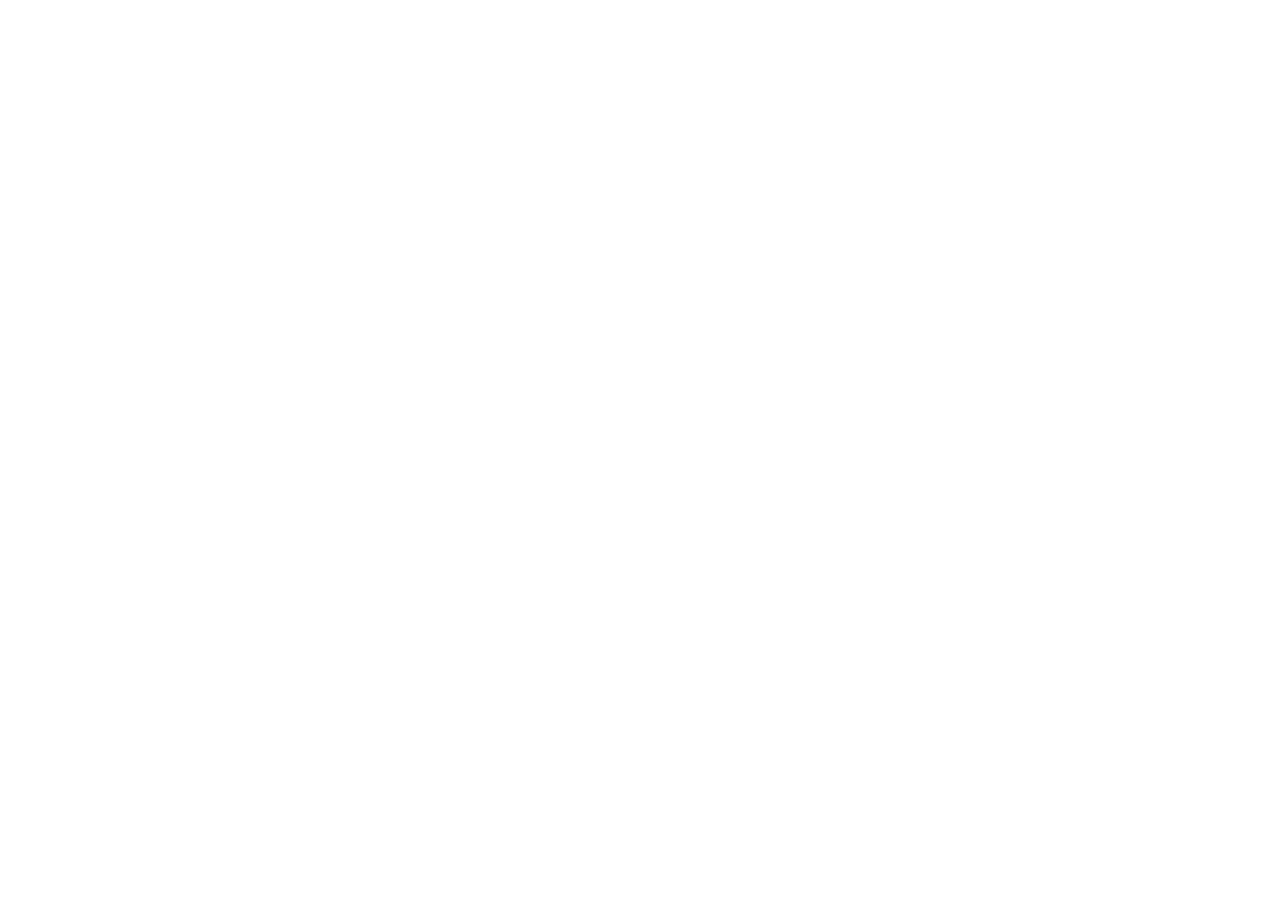
==== index.html @ 36c21fba "first commit" ====
<html lang="en">
<head>
    <meta charset="UTF-8">
    <meta name="viewport" content="width=device-width, initial-scale=1.0">
    <title>Netflix</title>
    <link rel="stylesheet" href="style.css">
</head>
<body>

    <section class="startpage">


        <div class="mainbody">


            <img src="assets/images/netlixlogo.png" alt="">




        </div>


    </section>
    
</body>
</html>
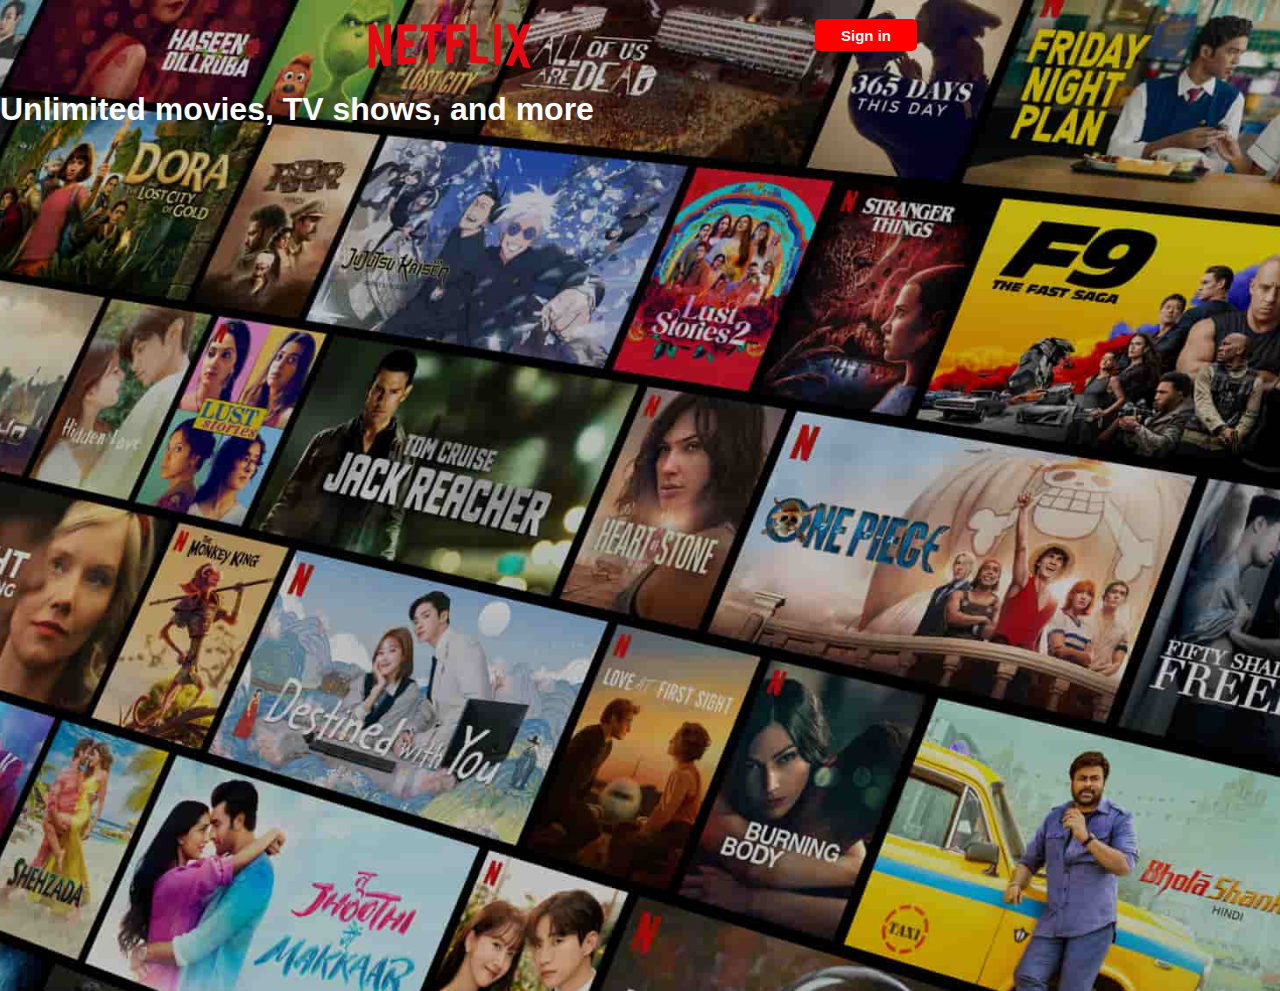
==== commit c6874e13: "homepage done" ====
--- a/index.html
+++ b/index.html
@@ -1,19 +1,34 @@
 <html lang="en">
+
 <head>
     <meta charset="UTF-8">
     <meta name="viewport" content="width=device-width, initial-scale=1.0">
     <title>Netflix</title>
     <link rel="stylesheet" href="style.css">
 </head>
+
 <body>
 
     <section class="startpage">
 
 
-        <div class="mainbody">
+        <div class="header">
+
+            <div class="navbar">
 
 
-            <img src="assets/images/netlixlogo.png" alt="">
+
+
+                <img src="assets/images/netflixlogo.png" alt="">
+
+
+                <button class="signin">
+
+                    <h2>Sign in</h2>
+
+                </button>
+
+            </div>
 
 
 
@@ -21,7 +36,20 @@
         </div>
 
 
+        <div class="centertext">
+
+
+            <div class="unlimitedtext">
+
+                <h1>Unlimited movies, TV shows, and more</h1>
+
+            </div>
+            
+        </div>
+
+
     </section>
-    
+
 </body>
+
 </html>--- a/style.css
+++ b/style.css
@@ -0,0 +1,60 @@
+*{
+    padding: 0;
+    margin: 0;
+
+    box-sizing: border-box;
+    font-family: Helvetica,sans-serif;
+}
+
+
+.startpage{
+
+
+    margin: 0 auto;
+    background-image: url(assets/images/bg.jpg);
+    background-size: cover;
+
+    background-position: center;
+    background-repeat: no-repeat;
+
+}
+
+
+.navbar{
+
+
+    padding: 19px 363px;
+
+    display: flex;
+    justify-content: space-between;
+    max-height: 163px;
+    
+}
+.navbar img{
+    width: 173px;
+}
+
+.navbar .signin{
+    height: 32px;
+    width: 102px;
+    background-color: red;
+    font-size: 10px;
+    color: white;
+    border: none;
+    border-radius: 05px;
+}
+
+
+
+
+.centertext{
+
+
+    color: white;
+    display: flex;
+    flex-direction: column;
+    height: 100%;
+}
+
+
+.centertext 
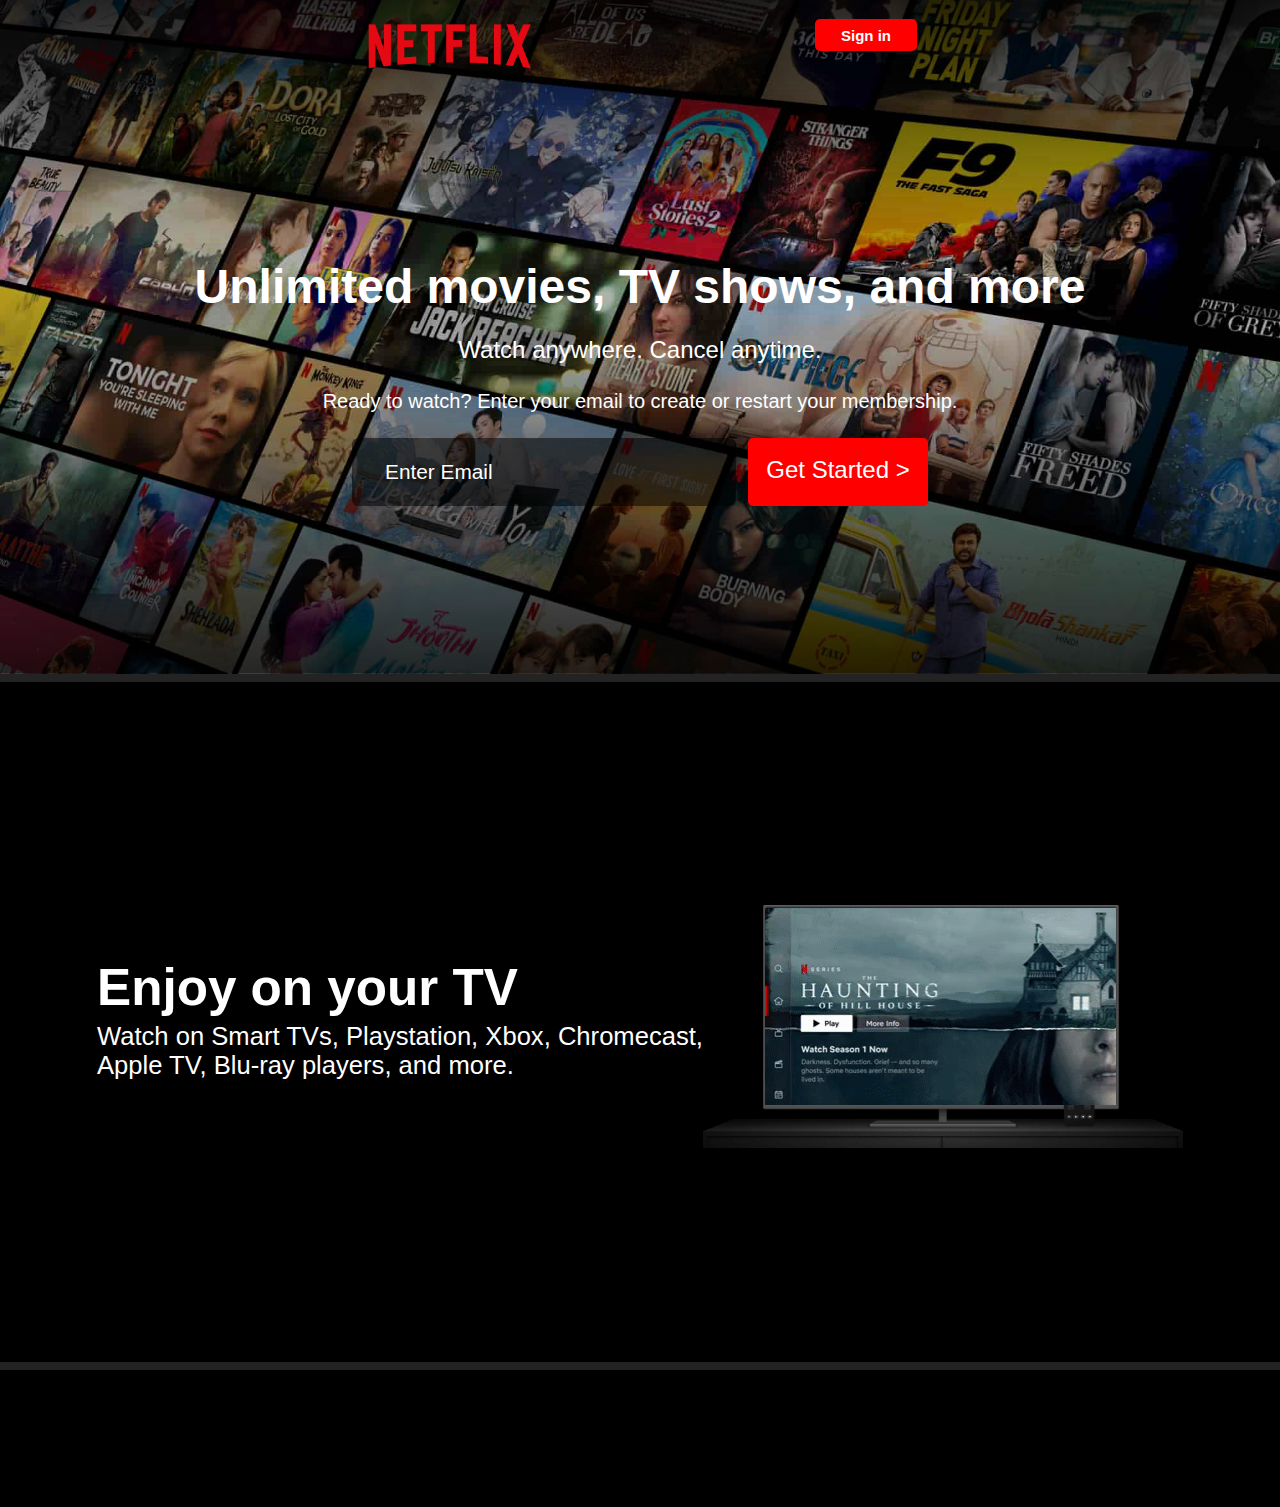
==== commit 27109903: "Commit message" ====
--- a/index.html
+++ b/index.html
@@ -11,45 +11,129 @@
 
     <section class="startpage">
 
-
-        <div class="header">
-
-            <div class="navbar">
+        <div class="shadoweffect">
 
 
 
 
-                <img src="assets/images/netflixlogo.png" alt="">
+            <div class="header">
 
-
-                <button class="signin">
-
-                    <h2>Sign in</h2>
-
-                </button>
-
-            </div>
+                <div class="navbar">
 
 
 
 
-        </div>
+                    <img src="assets/images/netflixlogo.png" alt="">
 
 
-        <div class="centertext">
+                    <button class="signin">
+
+                        <h2>Sign in</h2>
+
+                    </button>
+
+                </div>
+            </div>
+            <div class="centertext">
 
 
-            <div class="unlimitedtext">
+                <div class="unlimitedtext">
 
-                <h1>Unlimited movies, TV shows, and more</h1>
+                    <h1>Unlimited movies, TV shows, and more</h1>
+                    <p>Watch anywhere. Cancel anytime.</p>
+                    <h2>Ready to watch? Enter your email to create or restart your membership.</h3>
+
+                        <div class="mailbtn">
+
+
+                            <div class="inputbox">
+
+
+                                <p>Enter Email</p>
+
+
+                            </div>
+
+                            <div class="startedbtn">
+                                <a href="#">Get Started &gt;</a>
+                            </div>
+
+                        </div>
+
+
+
+
+
+                </div>
+
+
 
             </div>
-            
+
         </div>
 
 
     </section>
 
+
+
+    <div class="singlebar">
+
+    </div>
+
+    <section class="scndpage">
+
+        <div class="scndcontainer">
+
+            <div class="enjoytext">
+                <h1>
+                    Enjoy on your TV
+                </h1>
+
+                <h3>
+                    Watch on Smart TVs, Playstation, Xbox, Chromecast, <br>
+                    Apple TV, Blu-ray players, and more.
+                </h3>
+
+
+
+
+
+            </div>
+
+            <div class="tv">
+
+
+
+
+                <div class="tvimg">
+
+                    <img src="assets/images/tv.png" alt="">
+
+
+
+
+
+
+
+
+                </div>
+
+            </div>
+
+        </div>
+
+
+
+    </section>
+
+
+    <div class="singlebar">
+
+    </div>
+
+    <section class="scndpage">
+
 </body>
 
 </html>--- a/style.css
+++ b/style.css
@@ -1,13 +1,13 @@
-*{
+* {
     padding: 0;
     margin: 0;
 
     box-sizing: border-box;
-    font-family: Helvetica,sans-serif;
-}
-
-
-.startpage{
+    font-family: Helvetica, sans-serif;
+}
+
+
+.startpage {
 
 
     margin: 0 auto;
@@ -17,10 +17,23 @@
     background-position: center;
     background-repeat: no-repeat;
 
-}
-
-
-.navbar{
+
+}
+
+.shadoweffect {
+    margin: 0 auto;
+
+    background-size: cover;
+
+    background-position: center;
+    background-repeat: no-repeat;
+
+
+    background-image: linear-gradient(to top, rgba(0, 0, 0, 0.8) 0, rgba(0, 0, 0, 0) 60%, rgba(0, 0, 0, 0.8) 100%)
+}
+
+
+.navbar {
 
 
     padding: 19px 363px;
@@ -28,13 +41,14 @@
     display: flex;
     justify-content: space-between;
     max-height: 163px;
-    
-}
-.navbar img{
+
+}
+
+.navbar img {
     width: 173px;
 }
 
-.navbar .signin{
+.navbar .signin {
     height: 32px;
     width: 102px;
     background-color: red;
@@ -47,14 +61,175 @@
 
 
 
-.centertext{
+.centertext {
 
 
     color: white;
     display: flex;
     flex-direction: column;
+    align-items: center;
+
+    padding: 168px;
+
+    column-gap: 223px;
+
+}
+
+.unlimitedtext {
+
+    align-items: center;
+    text-align: center;
+    display: flex;
+    flex-direction: column;
+    color: white;
+    gap: 22px;
+
+
+}
+
+
+.unlimitedtext h1 {
+    font-size: 3rem;
+    font-weight: 900;
+
+}
+
+
+.unlimitedtext p {
+
+    font-size: 1.5rem;
+    font-weight: 400;
+
+
+}
+
+.unlimitedtext h2 {
+
+
+    font-size: 1.25rem;
+    font-weight: 400;
+    line-height: 1.5;
+}
+
+
+.mailbtn {
+
+    display: flex;
+
+    gap: 12px;
+
+}
+
+
+.inputbox {
+
+
+    width: 24rem;
+    background-color: #00000085;
+
+
+    border-radius: 0.4rem;
+    border-color: white;
+
+
+    padding: 22px 211px 22px 0px;
+
+}
+
+.inputbox p {
+
+    font-weight: lighter;
+    font-size: 1.3rem;
+}
+
+
+.startedbtn {
+
+    background-color: red;
+    padding: 18px;
+    border-radius: 0.3rem;
+
+
+}
+
+.startedbtn a {
+
+    color: white;
+    font-size: 1.5rem;
+    text-decoration: none;
+    font-family: Helvetica;
+
+
+
+}
+
+.singlebar{
+
+    height: 0.5rem;
+    display: block;
+    background-color:rgb(35,35,35);
+}
+
+.scndpage{
+
+    height: auto;
+    padding: 4.3rem;
+    background-color: black;
+    align-items: center;
+   
+}
+
+.tvimg{
+    
+
+    position: relative;
+    width: 480px ;
+    height: 270px;
+   
+    
+}
+
+.tv{
+
+    padding: 8rem 0rem;
+}
+
+.tvimg img{
+    width: 100%;
     height: 100%;
-}
-
-
-.centertext 
+    object-fit: cover;
+}
+.tvimg::after{
+
+    content: "";
+    position: absolute;
+    top: 11%;
+    left: 13%;
+    height: 73%;
+    width: 73%;
+    
+    background-image: url(assets/video/video.gif);
+    background-repeat: no-repeat;
+
+}
+
+.scndcontainer{
+    display: flex;
+    /* max-width: calc(76% - 2rem); */
+    justify-content: center;
+}
+.scndcontainer .enjoytext{
+    color: white;
+    align-items: center;
+    align-content: centers;
+    padding: 13rem 0rem;
+}
+
+.scndcontainer h1{
+    font-size: 3.2rem;
+}
+.scndcontainer h3{
+    font-weight: 100;
+    font-size: 1.6rem;
+    margin: 0.3rem 0rem;
+}
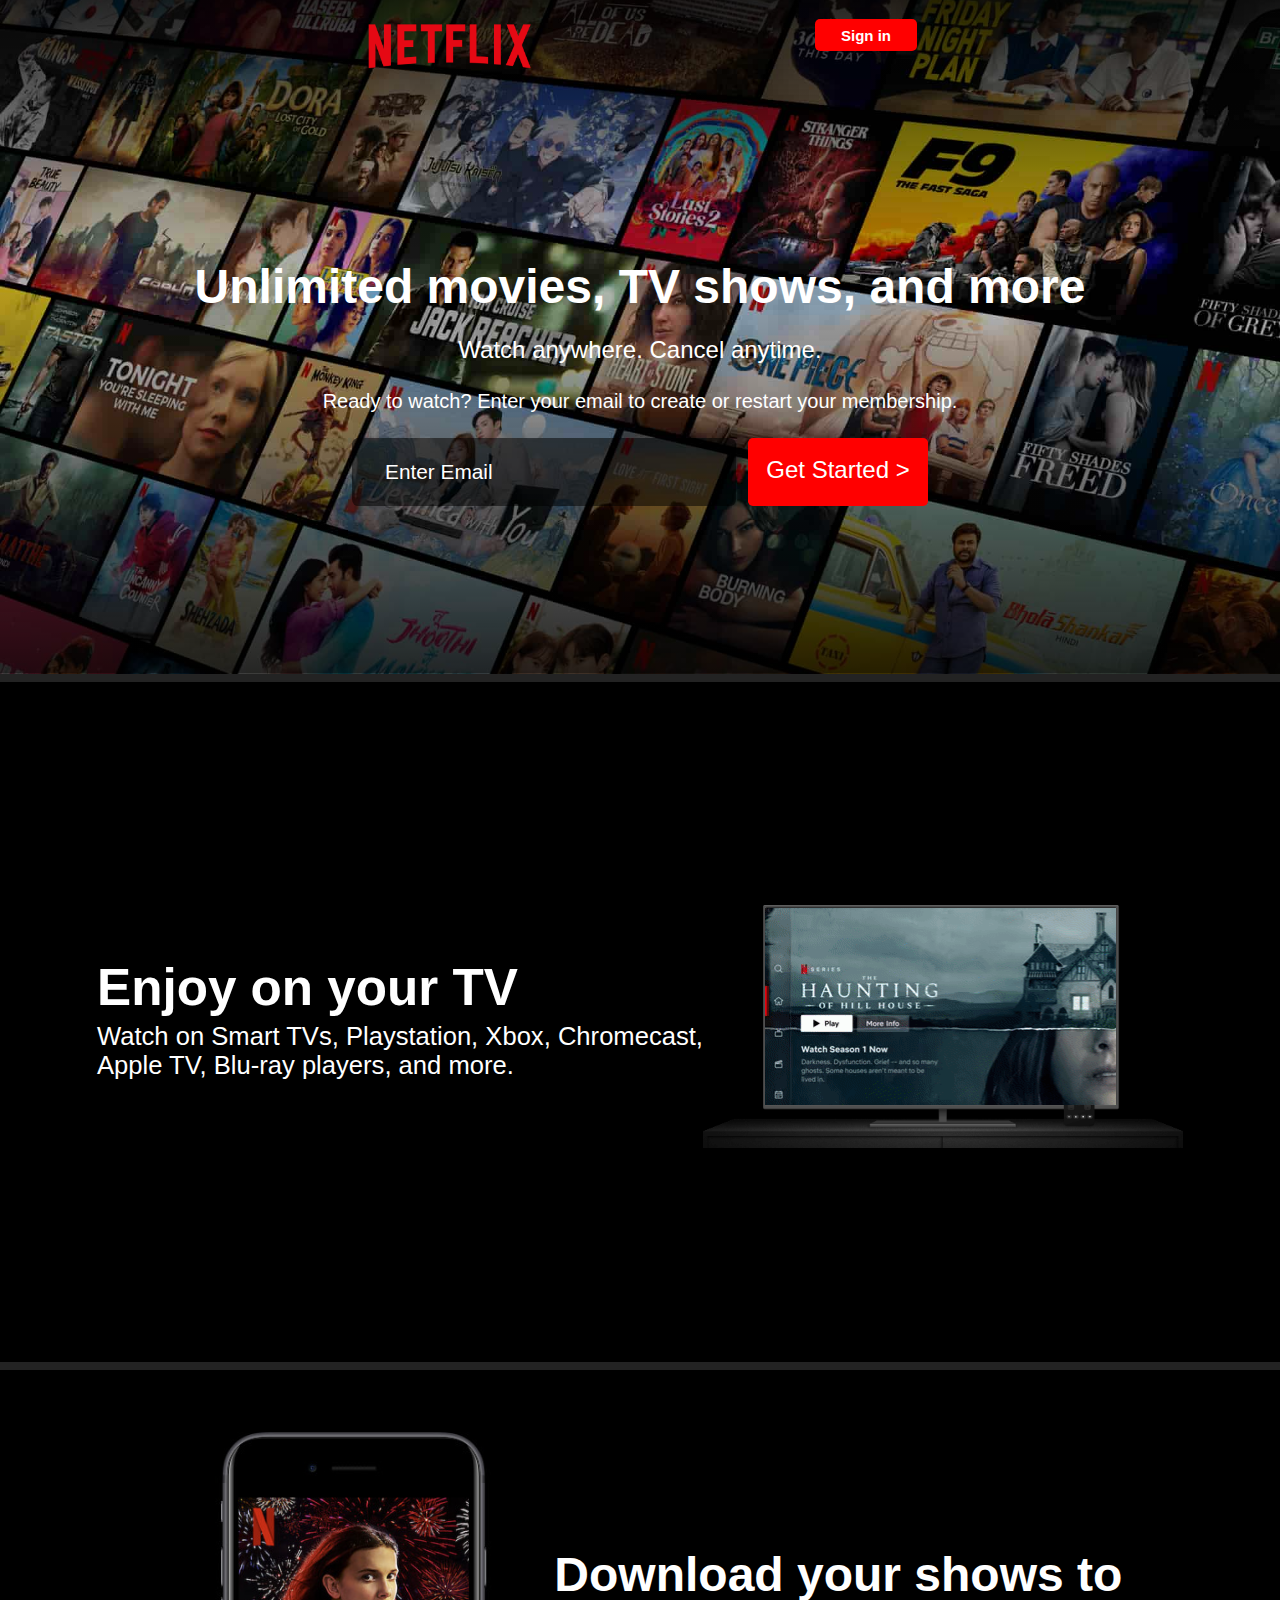
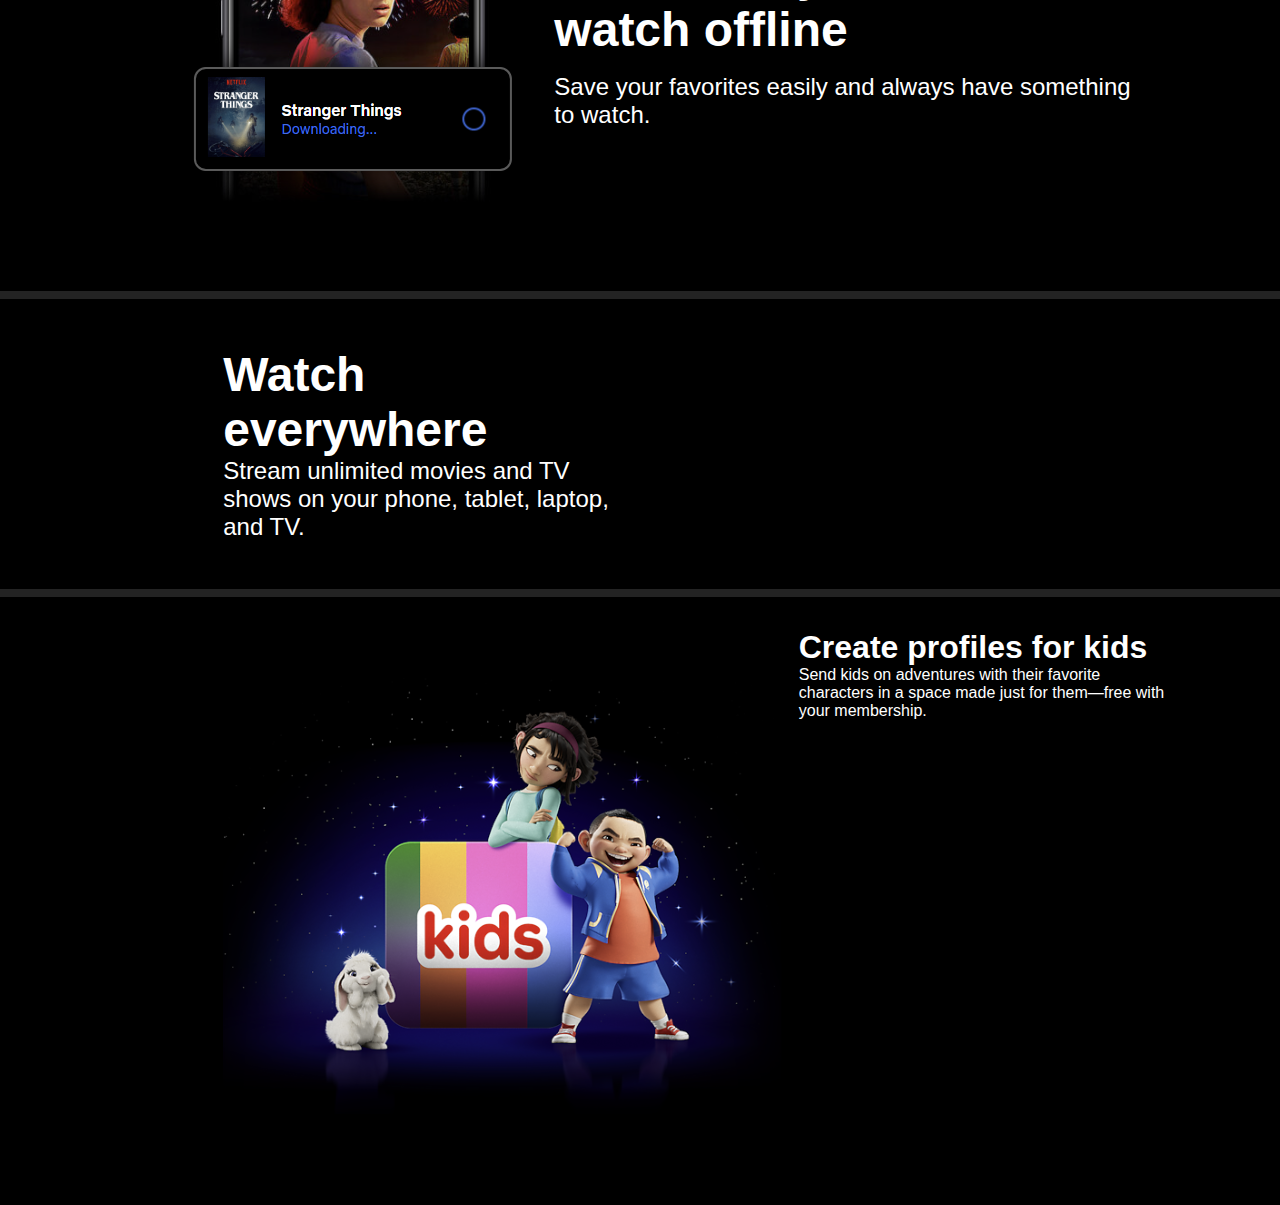
==== commit 0d93776b: "Commit message" ====
--- a/index.html
+++ b/index.html
@@ -132,7 +132,84 @@
 
     </div>
 
-    <section class="scndpage">
+
+
+    <section class="thirdpage">
+        <div class="thirdcontainer">
+            <div class="thirdimg">
+                <img src="assets/images/stranger_things.PNG" alt="">
+
+
+
+            </div>
+
+            <div class="txtthird">
+
+                <h1>Download your shows to <br>watch offline</h1>
+
+                <p>Save your favorites easily and always have something <br>to watch.</p>
+
+
+            </div>
+        </div>
+
+
+        <div class="singlebar">
+
+        </div>
+
+    </section>
+
+
+    <section class="pagefour">
+        <div class="fourcontainer">
+            <div class="fourtxt">
+                <h1>
+                    Watch <br>
+                    everywhere
+                </h1>
+                <p>
+                    Stream unlimited movies and TV <br>shows on your phone, tablet, laptop,<br> and TV.
+                </p>
+            </div>
+            <div class="blankcontainer">
+
+            </div>
+        </div>
+
+        
+    </section>
+    <div class="singlebar">
+
+    </div>
+
+
+
+    <div class="fivthbox">
+        <div class="fivecontaner">
+
+           
+
+
+                <div class="fiveimg">
+                    <img src="assets/images/kids.PNG" alt="">
+                </div>
+
+                <div class="fivetxt">
+                    <h1>
+                        Create profiles for kids
+                    </h1>
+
+                    <p>
+                        Send kids on adventures with their favorite <br> characters in a space made just for them—free with <br>your membership.
+                    </p>
+                </div>
+          
+
+
+        </div>
+    </div>
+
 
 </body>
 
--- a/style.css
+++ b/style.css
@@ -233,3 +233,99 @@
     font-size: 1.6rem;
     margin: 0.3rem 0rem;
 }
+
+
+
+.thirdpage{
+
+
+    background-color: black;
+
+}
+
+.thirdcontainer{
+
+    
+
+    padding: 2rem;
+    display: flex;
+    justify-content: center;
+
+}
+
+.txtthird{
+
+    justify-content: center;
+    align-content: center;
+    padding: 7rem 0rem;
+
+    color: white;
+}
+
+.txtthird h1{
+ font-size: 3rem;
+ padding: 1rem 0rem;
+    
+}
+
+.txtthird p{
+
+    font-size: 1.5rem;
+}
+
+
+.pagefour{
+    padding: 3rem 0rem;
+    background-color: black;
+
+}
+
+.fourcontainer{
+    display: flex;
+    justify-content: center;
+}
+
+.fourcontainer h1{
+    color: white;
+    font-size: 3rem;
+
+}
+
+.fourcontainer p{
+
+    color: white;
+    font-size: 1.5rem;
+}
+
+.blankcontainer{
+
+    padding: 0rem 14rem;
+   
+    display: flex;
+    background-color: black;
+   
+}
+
+
+.fivthbox{
+
+    padding: 2rem 0rem;
+    background-color:black;
+}
+
+.fivecontaner{
+
+   display: flex;
+   justify-content: center;
+
+}
+
+.fivetxt{
+    color: white;
+}
+
+
+
+
+
+
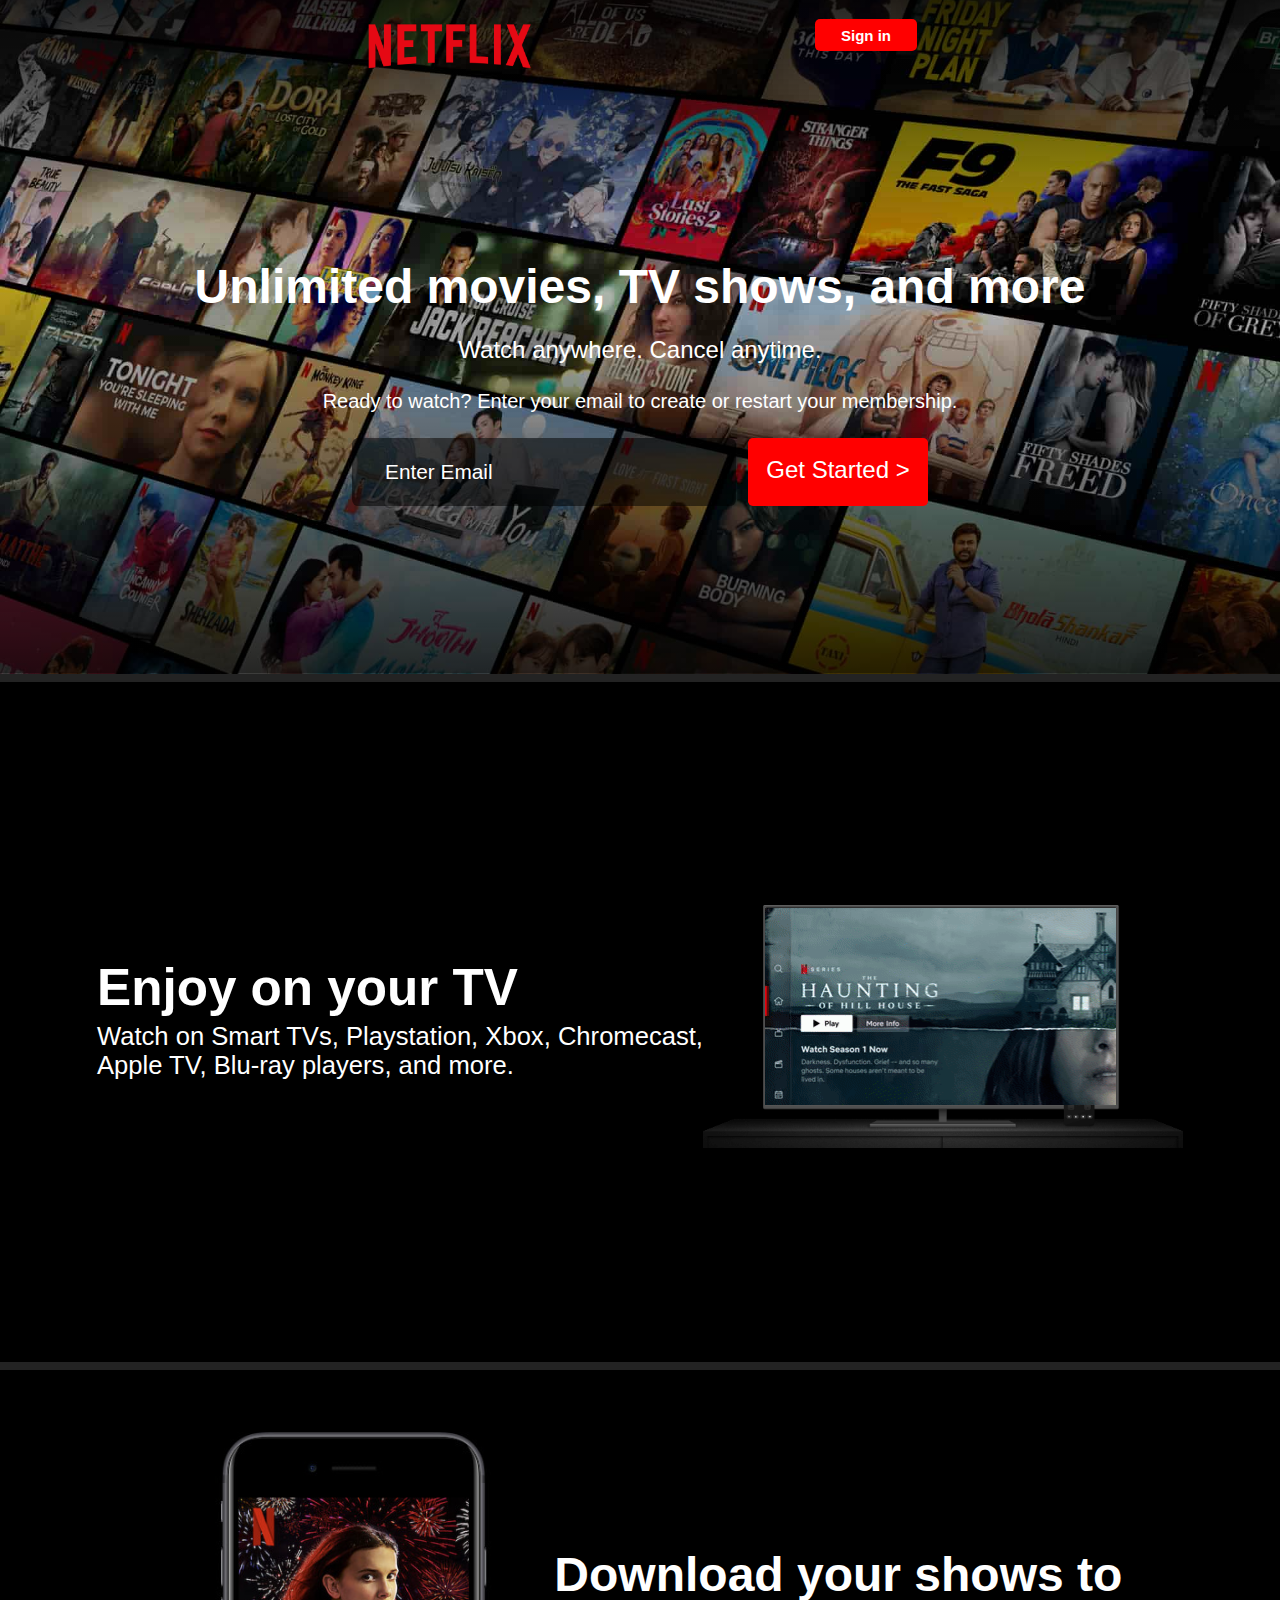
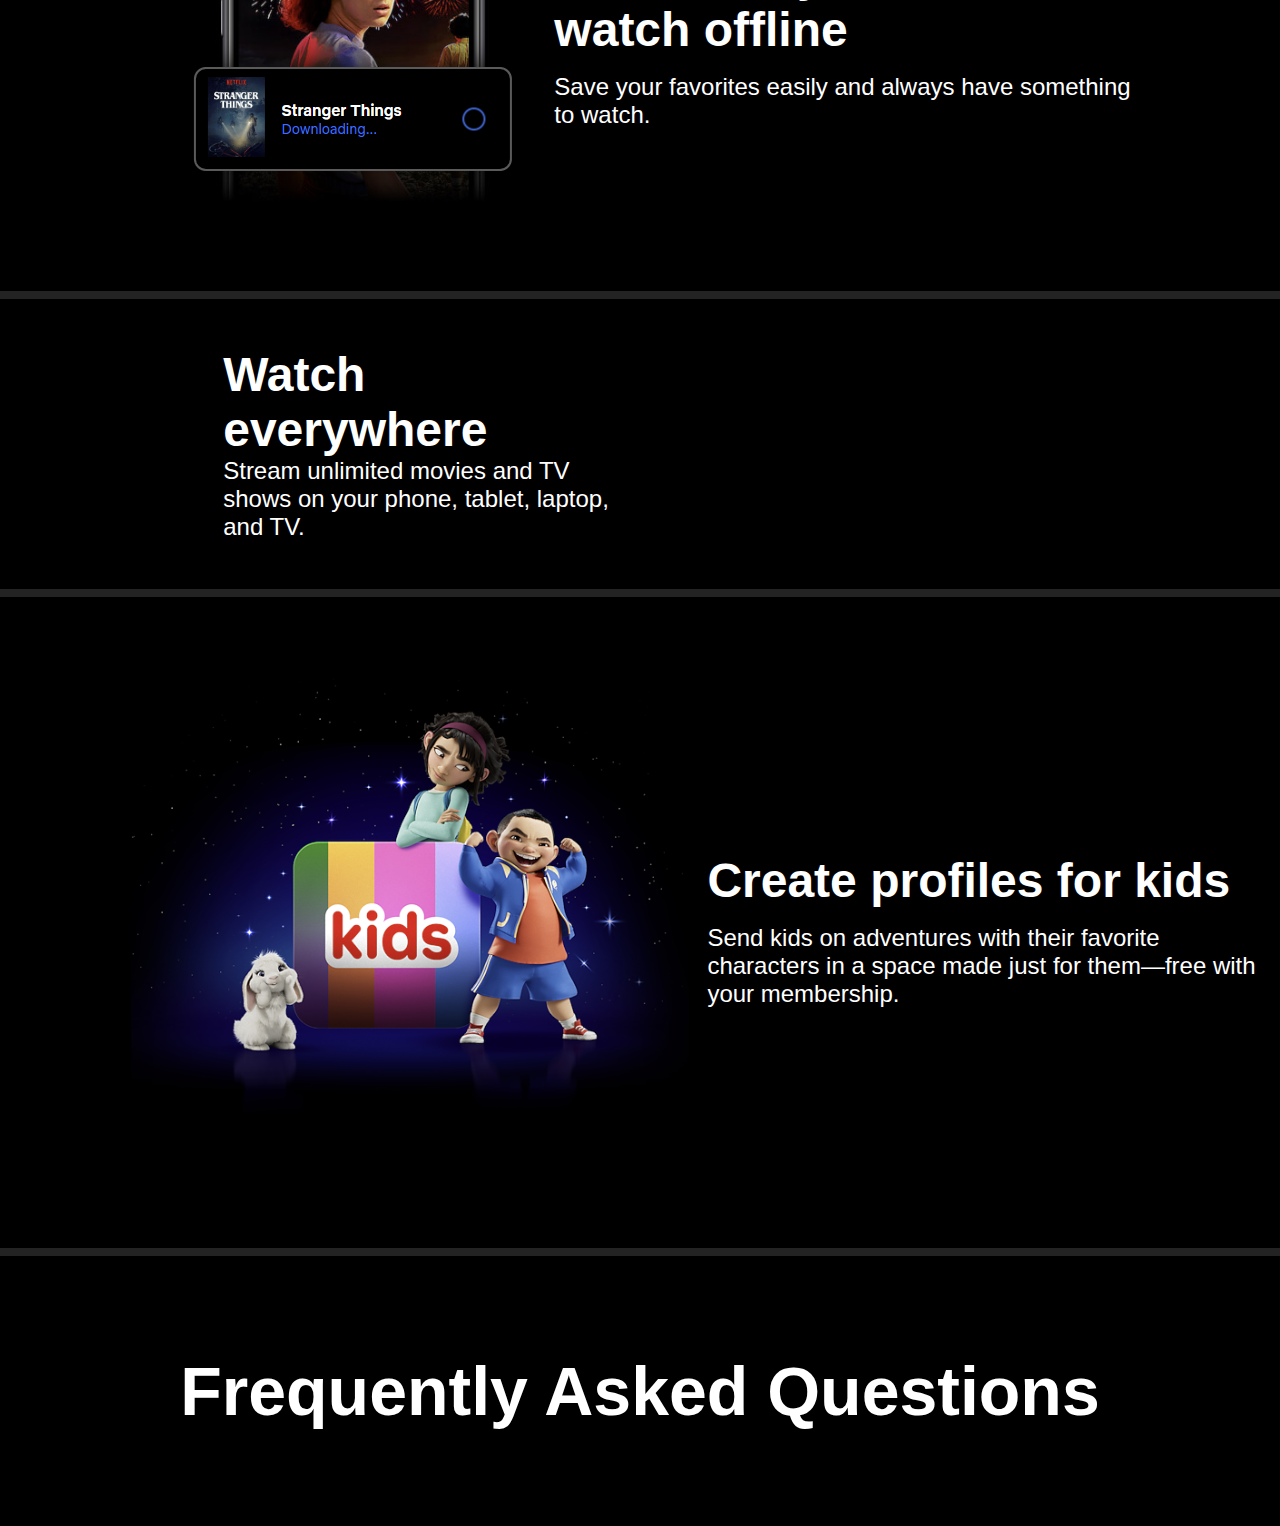
==== commit 89df14ec: "7section done" ====
--- a/index.html
+++ b/index.html
@@ -211,6 +211,26 @@
     </div>
 
 
+
+
+    <div class="singlebar">
+
+    </div>
+
+
+
+    <section class="sixthsection">
+        <div class="sixcontainer">
+            <div class="frequecttxt">
+                <h1>
+                    Frequently Asked Questions
+                </h1>
+            </div>
+        </div>
+
+    </section>
+
+
 </body>
 
 </html>--- a/style.css
+++ b/style.css
@@ -320,12 +320,50 @@
 
 }
 
+
 .fivetxt{
     color: white;
-}
-
-
-
-
-
-
+
+    padding: 13rem 0rem;
+
+}
+
+.fivetxt h1{
+
+    font-size: 3rem;
+    padding: 1rem 0rem;
+}
+
+.fivetxt p{
+    font-size: 1.5rem;
+}
+
+
+
+.sixthsection{
+
+    background-color: black;
+    padding: 6rem;
+}
+
+
+.sixcontainer{
+    align-items: center;
+    display: flex;
+    justify-content: center;
+}
+
+
+.frequecttxt{
+
+
+    color: white;
+    font-size: 34;
+    font-weight: 900;
+
+
+
+}
+
+
+
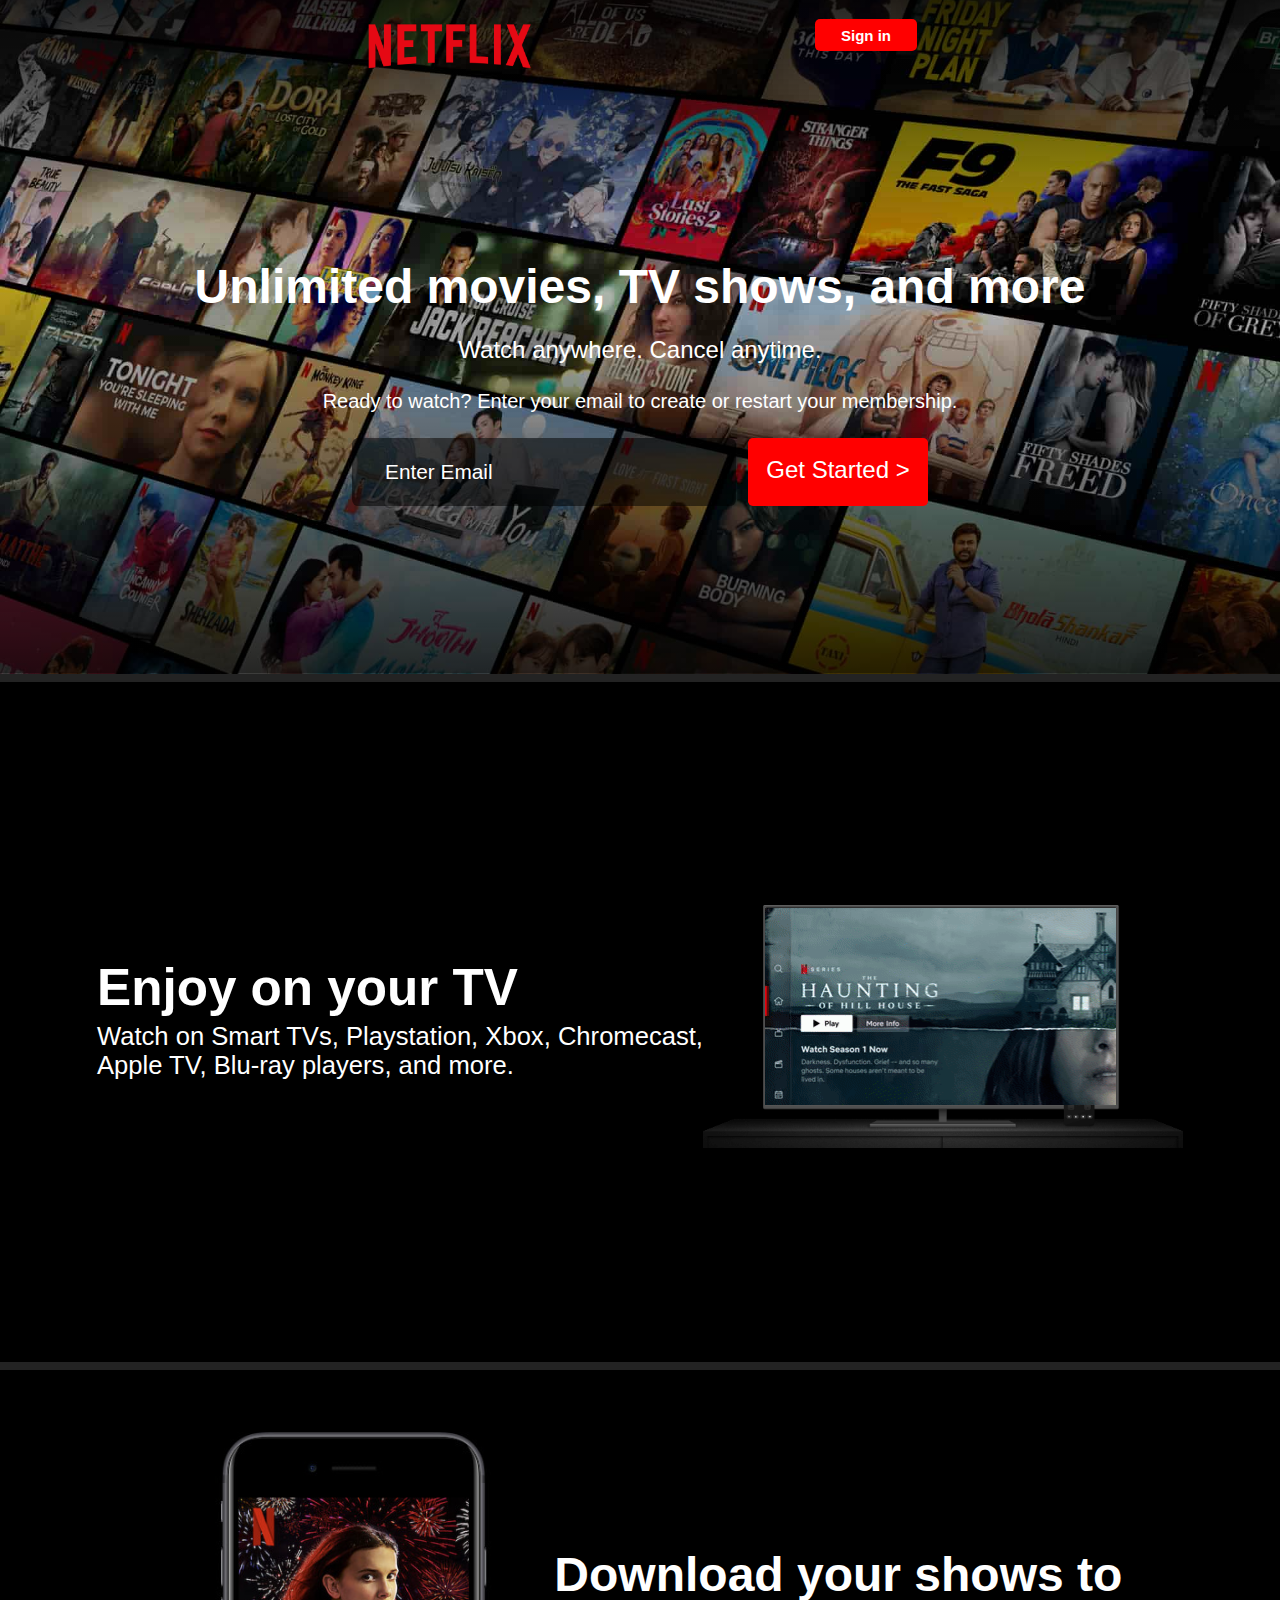
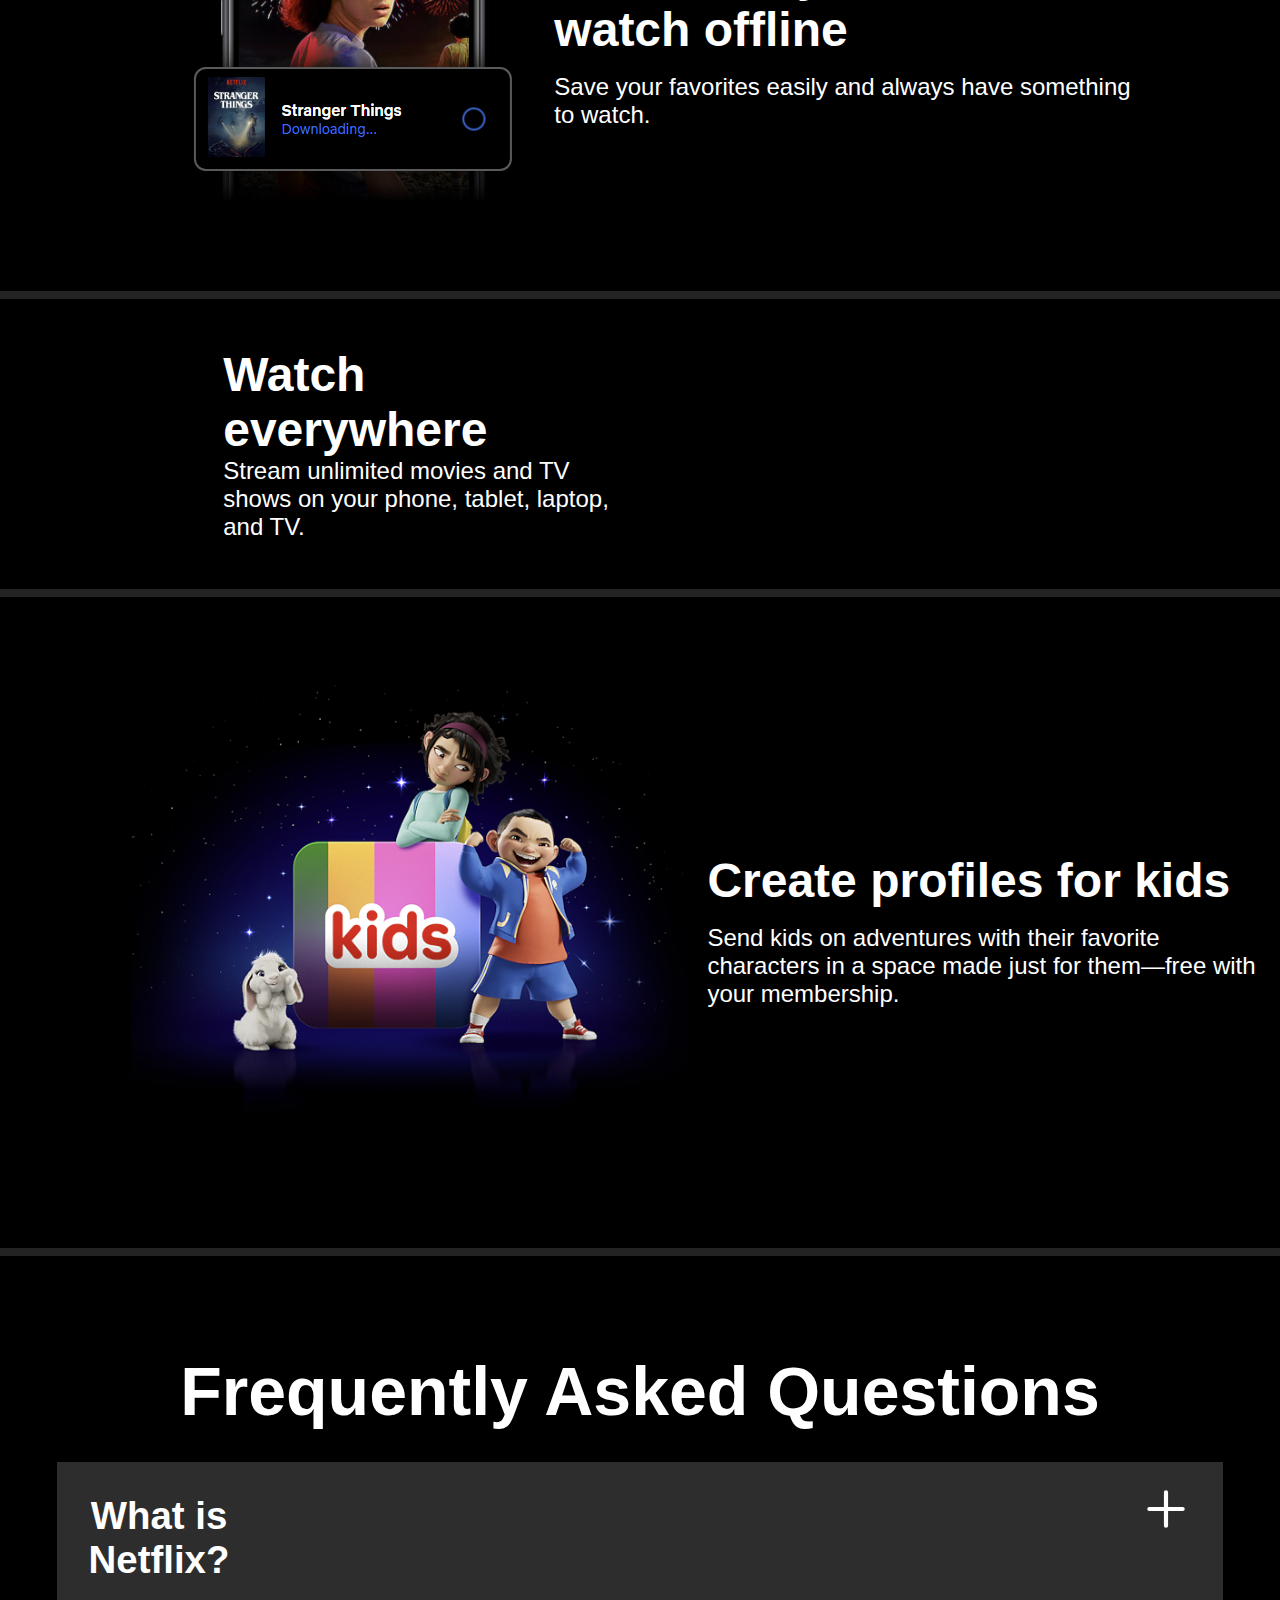
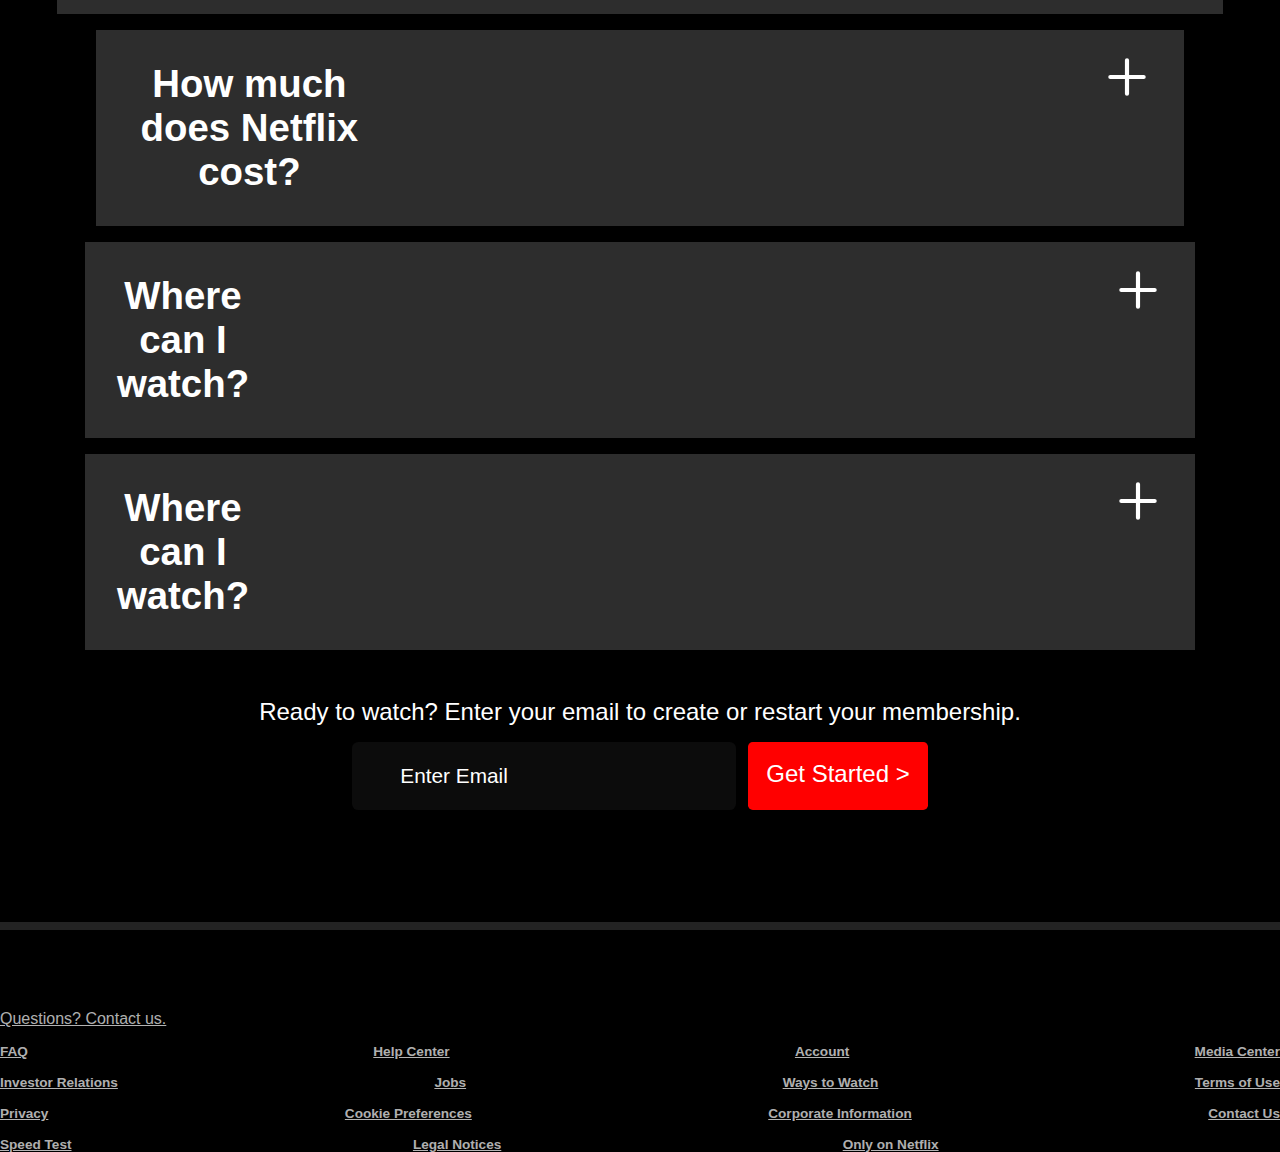
==== commit f31690ed: "7section done" ====
--- a/index.html
+++ b/index.html
@@ -41,7 +41,10 @@
 
                     <h1>Unlimited movies, TV shows, and more</h1>
                     <p>Watch anywhere. Cancel anytime.</p>
-                    <h2>Ready to watch? Enter your email to create or restart your membership.</h3>
+                    <h2>
+                        Ready to watch? Enter your email to create or restart your membership.
+
+                    </h2>
 
                         <div class="mailbtn">
 
@@ -226,7 +229,243 @@
                     Frequently Asked Questions
                 </h1>
             </div>
-        </div>
+
+            <div class="btns">
+                <button class="whatisnetflix">
+
+                    <div class="onetext">
+                        <h1>What is Netflix?</h1>
+                    </div>
+                    <div class="oneicon">
+                        <img src="assets/images/plus-large-svgrepo-com.svg" alt="">
+                    </div>
+                
+                </button>
+                
+
+                
+            </div>
+
+            <div class="btns2">
+                <button class="whatisnetflix2">
+
+                    <div class="onetext">
+                        <h1>How much does Netflix cost?</h1>
+                    </div>
+                    <div class="oneicon">
+                        <img src="assets/images/plus-large-svgrepo-com.svg" alt="">
+                    </div>
+                
+                </button>
+                
+
+                
+            </div>
+            <div class="btns3">
+                <button class="whatisnetflix3">
+
+                    <div class="onetext">
+                        <h1>Where can I watch?</h1>
+                    </div>
+                    <div class="oneicon">
+                        <img src="assets/images/plus-large-svgrepo-com.svg" alt="">
+                    </div>
+                
+                </button>
+                
+
+                
+            </div>
+            <div class="btns4">
+                <button class="whatisnetflix4">
+
+                    <div class="onetext">
+                        <h1>Where can I watch?</h1>
+                    </div>
+                    <div class="oneicon">
+                        <img src="assets/images/plus-large-svgrepo-com.svg" alt="">
+                    </div>
+                
+                </button>
+                
+
+                
+            </div>
+
+            <div class="buttomtxt">
+                <p>Ready to watch? Enter your email to create or restart your membership.</p>
+            </div>
+
+            <div class="buttommail">
+
+            
+
+            <div class="mailbtn">
+
+
+                <div class="inputbox2">
+
+
+                    <p>Enter Email</p>
+
+
+                </div>
+
+                <div class="startedbtn">
+                    <a href="#">Get Started &gt;</a>
+                </div>
+
+            </div>
+        </div>
+
+            
+
+
+
+
+        </div>
+
+    </section>
+
+
+    <div class="singlebar">
+
+    </div>
+
+
+    <section class="footer">
+
+
+        <div class="footercontainer">
+
+
+            <h3>Questions? Contact us.</h3>
+
+        
+
+
+            <div class="fourtext">
+
+                <div class="txtone">
+                    <p>FAQ</p>
+
+
+                </div>
+                <div class="txttwo">
+                    <p>Help Center</p>
+
+                </div>
+
+                <div class="txtthree">
+                    <p>Account</p>
+
+                </div>
+
+                <div class="txtfour">
+                    <p>Media Center</p>
+
+                </div>
+            </div>
+
+            <div class="fourtext">
+
+                <div class="txtone">
+                    <p>Investor Relations
+                        </p>
+
+
+                </div>
+                <div class="txttwo">
+                    <p>Jobs</p>
+
+                </div>
+
+                <div class="txtthree">
+                    <p>Ways to Watch
+                        </p>
+
+                </div>
+
+                <div class="txtfour">
+                    <p>Terms of Use</p>
+
+                </div>
+            </div>
+
+            <div class="fourtext">
+
+                <div class="txtone">
+                    <p>Privacy
+                       
+                        </p>
+
+
+                </div>
+                <div class="txttwo">
+                    <p> Cookie Preferences
+                        </p>
+
+                </div>
+
+                <div class="txtthree">
+                    <p>Corporate Information
+                       
+                        </p>
+
+                </div>
+
+                <div class="txtfour">
+                    <p> Contact Us</p>
+
+                </div>
+            </div>
+
+
+
+            <div class="fourtext">
+
+                <div class="txtone">
+                    <p>Speed Test
+                       
+                        </p>
+
+
+                </div>
+                <div class="txttwo">
+                    <p> Legal Notices
+                        </p>
+
+                </div>
+
+                <div class="txtthree">
+                    <p>Only on Netflix
+                       
+                        </p>
+
+                </div>
+
+                <div class="txtfour">
+                    <p></p>
+
+                </div>
+            </div>
+
+
+
+
+
+
+
+           
+
+            
+
+
+
+
+        </div>
+
+
 
     </section>
 
--- a/style.css
+++ b/style.css
@@ -121,7 +121,7 @@
 }
 
 
-.inputbox {
+.inputbox{
 
 
     width: 24rem;
@@ -349,8 +349,7 @@
 
 .sixcontainer{
     align-items: center;
-    display: flex;
-    justify-content: center;
+    
 }
 
 
@@ -360,10 +359,187 @@
     color: white;
     font-size: 34;
     font-weight: 900;
-
-
-
-}
-
-
-
+    display: flex;
+    justify-content: center;
+
+
+
+}
+
+.btns{
+    padding: 2rem 0rem 1rem 0rem;
+    display: flex;
+    justify-content: center;
+}
+
+.whatisnetflix{
+    cursor: pointer;
+    background-color:rgb(45,45,45);
+    padding: 1.4rem 2rem;
+    display: flex;
+    color: white;
+    border-radius: 0%;
+    border: none;
+    outline: none;
+    gap: 57rem;
+    
+}
+.whatisnetflix:hover{
+    background-color:rgb(68, 67, 67);
+
+}
+
+
+.onetext{
+
+    font-size: 1.2rem;
+    padding: 0.6rem 0rem;
+    
+}
+.oneicon{
+    font-size: 0.1rem;
+}
+
+.btns2{
+    padding: 0.01rem 0rem;
+    display: flex;
+    justify-content: center;
+}
+.whatisnetflix2{
+    cursor: pointer;
+    background-color:rgb(45,45,45);
+    padding: 1.4rem 2rem;
+    display: flex;
+    
+    color: white;
+    border-radius: 0%;
+    border: none;
+    outline: none;
+    gap: 45.7rem;
+    
+}
+
+.btns3{
+    padding: 1rem 0rem;
+    display: flex;
+    justify-content: center;
+}
+.whatisnetflix3{
+    cursor: pointer;
+    background-color:rgb(45,45,45);
+    padding: 1.4rem 2rem;
+    display: flex;
+    
+    color: white;
+    border-radius: 0%;
+    border: none;
+    outline: none;
+    gap: 54rem;
+    
+}
+.btns4{
+    
+    display: flex;
+    justify-content: center;
+}
+.whatisnetflix4{
+    
+    cursor: pointer;
+    background-color:rgb(45,45,45);
+    padding: 1.4rem 2rem;
+    display: flex;
+    justify-content: space-between;
+    
+    color: white;
+    border-radius: 0%;
+    border: none;
+    outline: none;
+    gap: 54rem;
+    
+}
+
+
+.buttomtxt{
+    color: white;
+    padding: 3rem 0rem 0rem 0rem;
+    display: flex;
+    justify-content: center;
+    font-weight: lighter;
+    font-size: 1.5rem;
+}
+
+
+.buttommail{
+
+
+   
+
+
+    display: flex;
+    justify-content: center;
+    padding: 1rem;
+}
+.inputbox2{
+
+    width: 24rem;
+    background-color: #ffffff0c;
+
+
+    border-radius: 0.4rem;
+    border-color: white;
+    border: 4rem;
+    color: white;
+
+
+    padding: 22px 31px 22px 0px;
+
+}
+.inputbox2 p {
+
+    font-weight: lighter;
+    font-size: 1.3rem;
+    margin: 0rem 3rem;
+}
+.footer{
+
+    display: flex;
+    justify-content: center;
+    
+  
+   align-items: center;
+    background-color: black;
+   
+}
+
+.footercontainer{
+    
+   
+    
+    
+    width: 81rem;
+    
+}
+
+
+
+.footercontainer h3{
+    padding: 5rem 0rem 0rem 0rem;
+    color: rgba(255,255,255,0.7);
+    font-size: 01rem;
+    font-weight: lighter;
+    text-decoration: underline;
+}
+
+.fourtext{
+    text-align: left;
+    display: flex;
+    
+    justify-content: space-between;
+    color: rgba(255,255,255,0.7);
+    padding: 1rem 0rem 0rem 0rem;
+    font-size: 0.85rem;
+    font-weight: bold;
+
+    text-decoration: underline;
+}
+
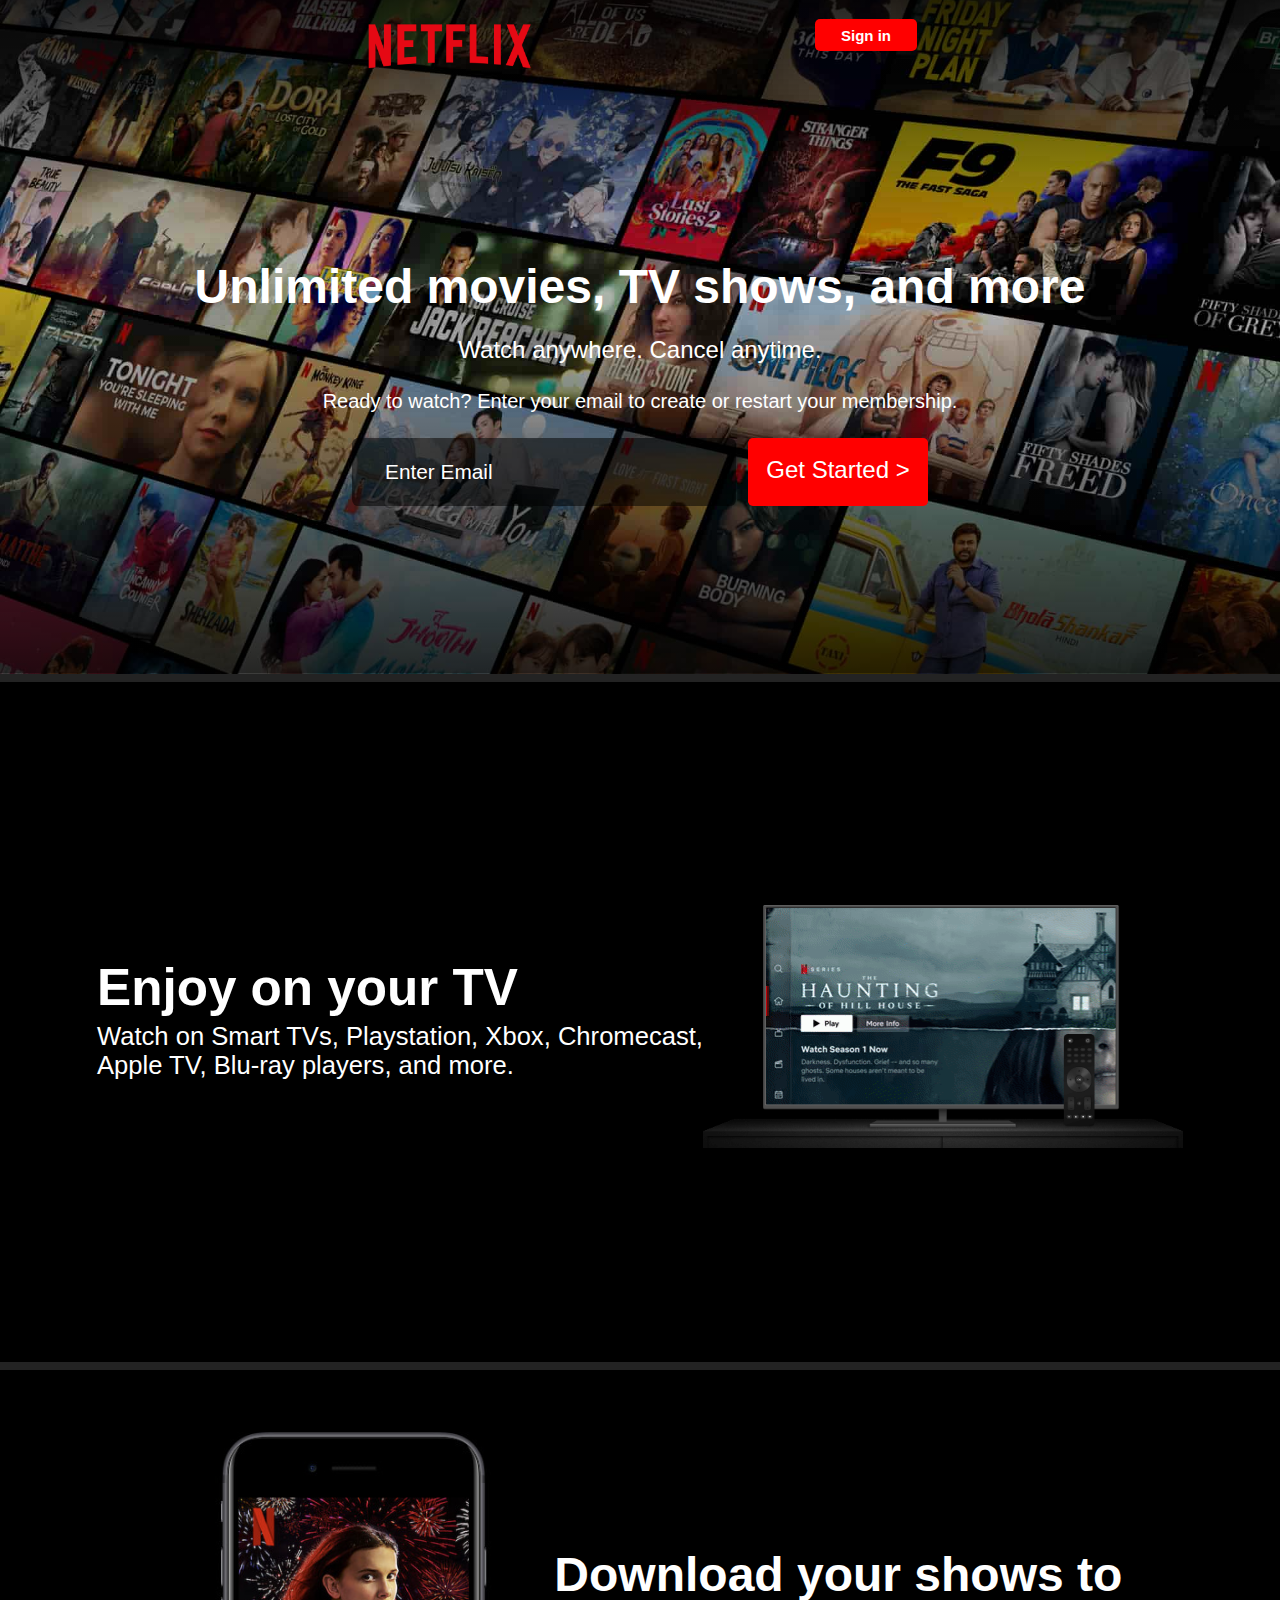
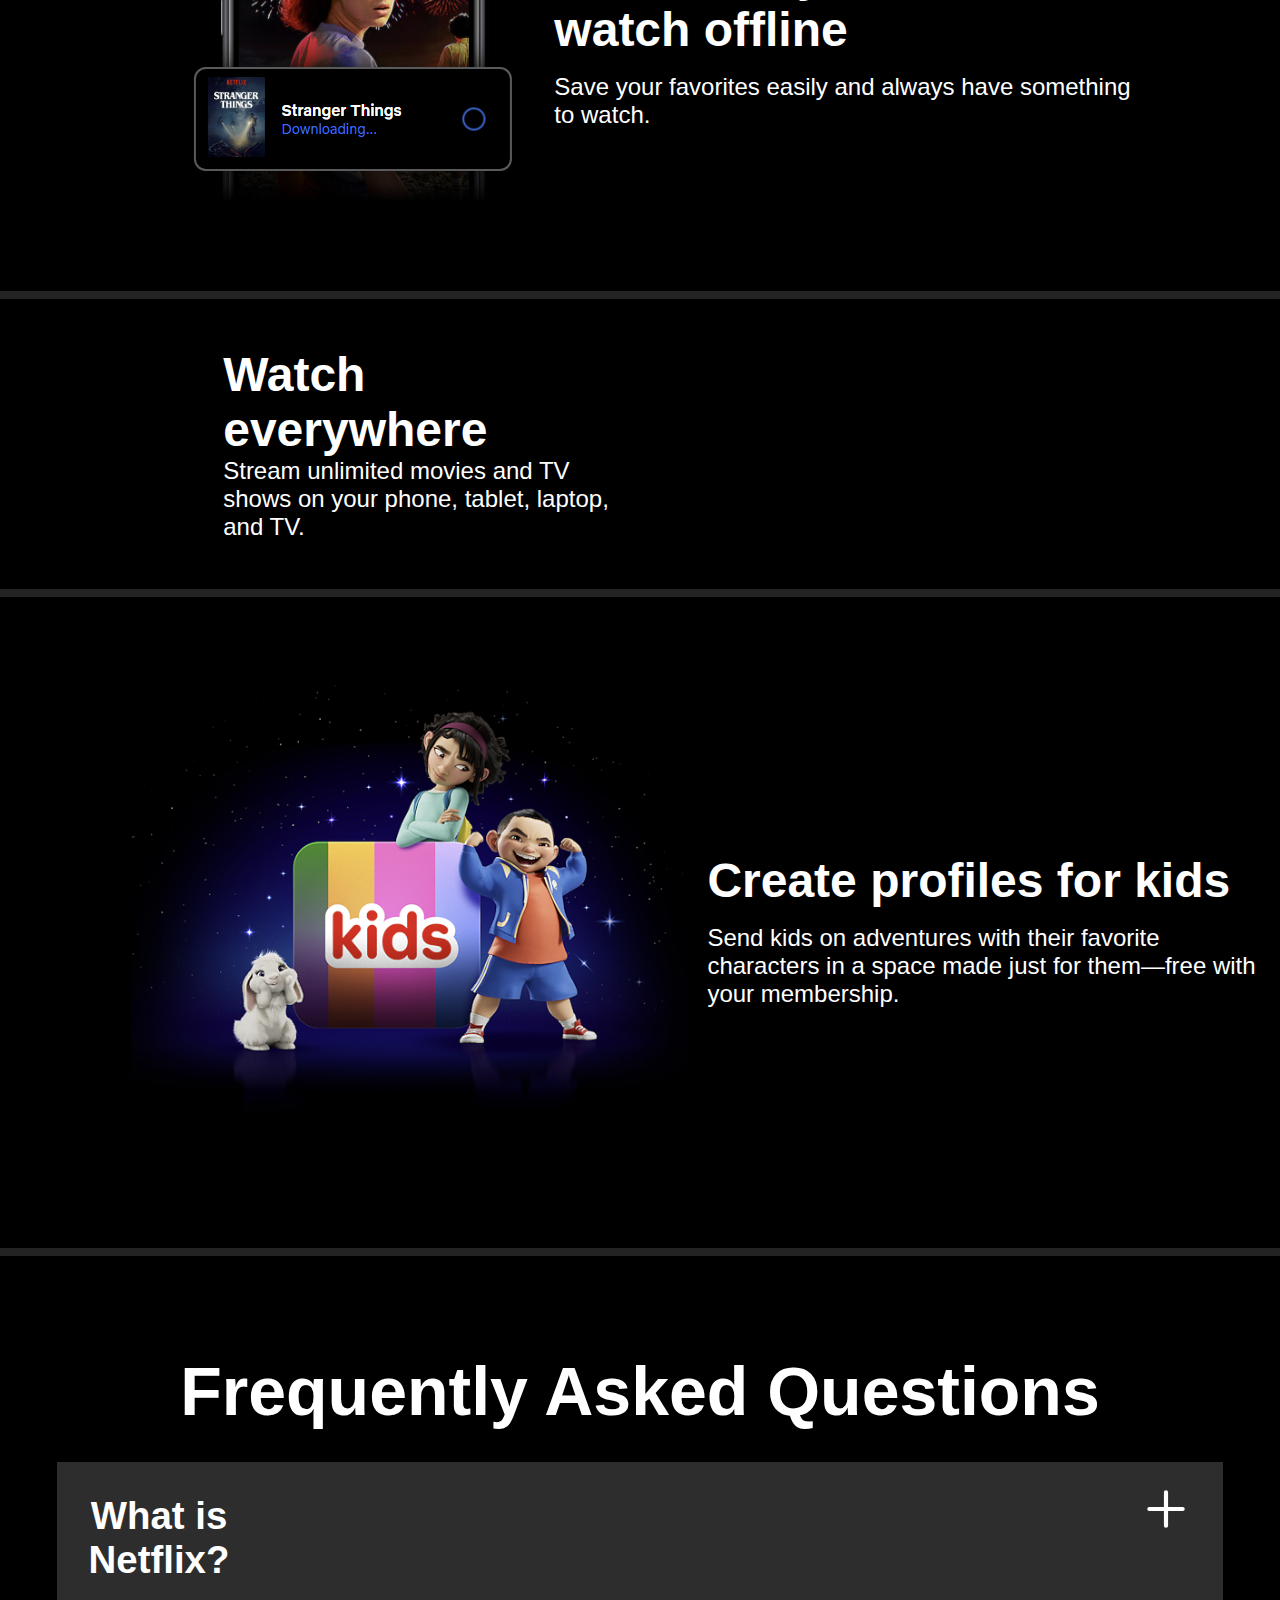
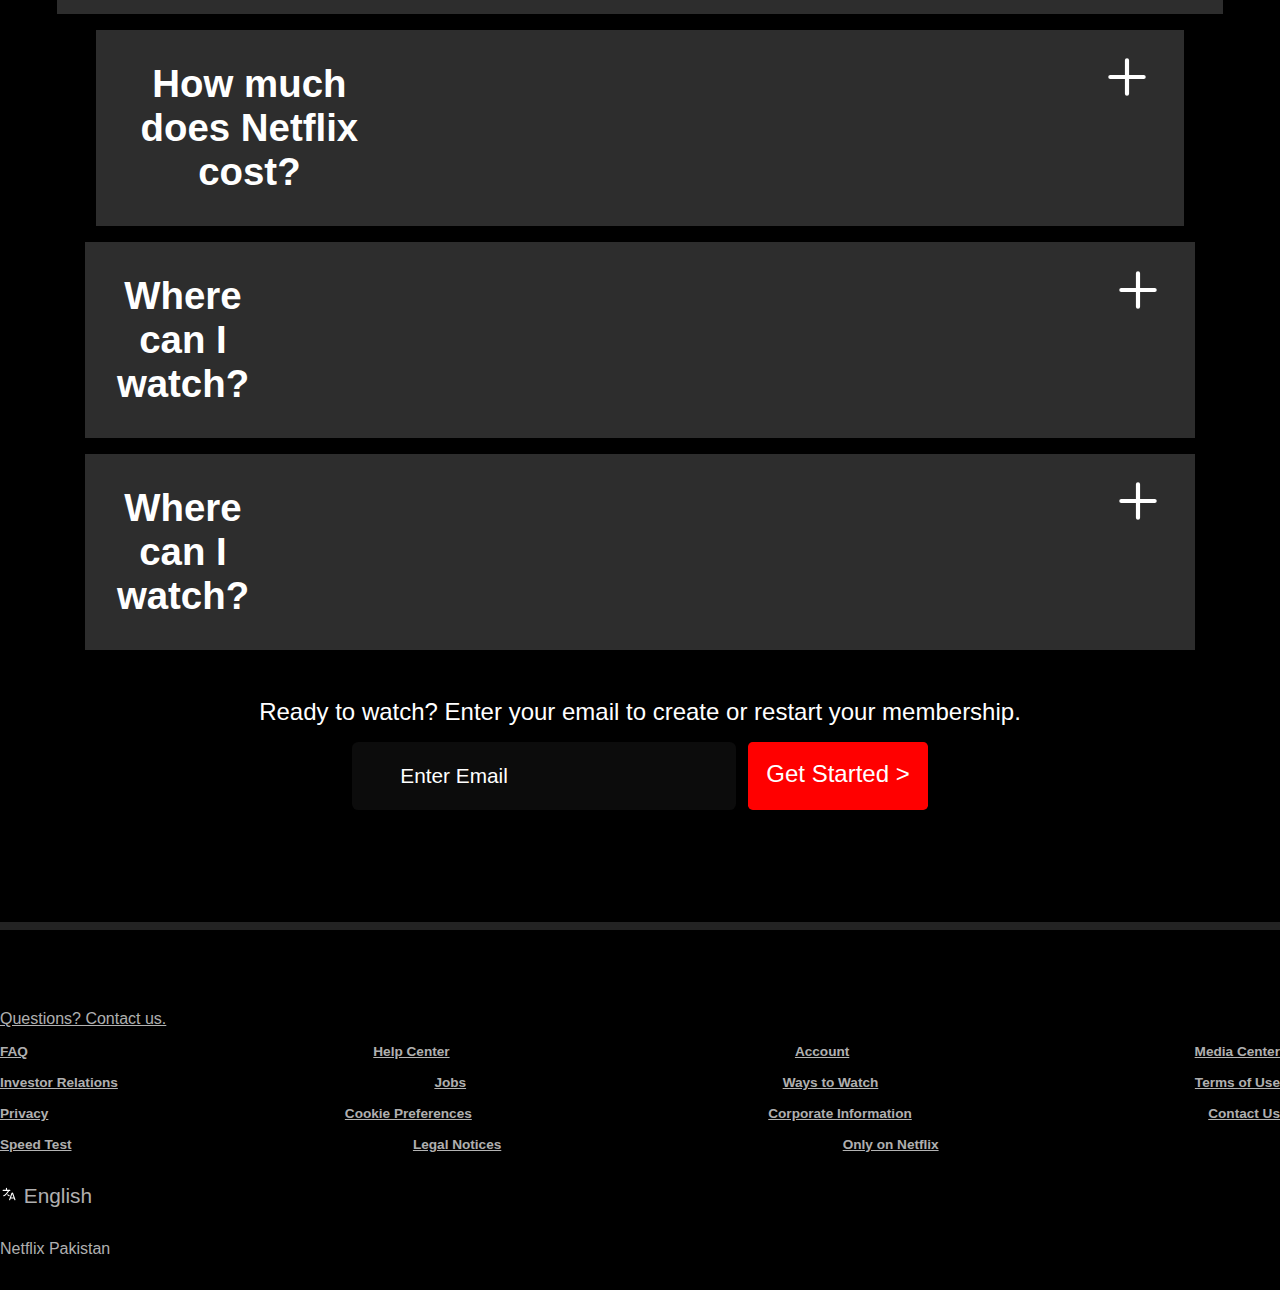
==== commit dba1a9eb: "new" ====
--- a/index.html
+++ b/index.html
@@ -453,6 +453,26 @@
 
 
 
+            <div class="english">
+                 <button>
+                    <img src="assets/images/language-svgrepo-com.svg" alt="">
+               
+                    English
+                </button>
+            </div>
+
+
+
+
+
+
+            <div class="pakistan">
+                <p>Netflix Pakistan</p>
+            </div>
+
+
+
+
 
 
 
@@ -467,6 +487,8 @@
 
 
 
+
+
     </section>
 
 
--- a/style.css
+++ b/style.css
@@ -198,6 +198,8 @@
     width: 100%;
     height: 100%;
     object-fit: cover;
+    z-index: 99999;
+    position: relative;
 }
 .tvimg::after{
 
@@ -543,3 +545,33 @@
     text-decoration: underline;
 }
 
+
+
+
+.english button{
+    padding: 2rem 0rem 0rem 0rem;
+    background-color: transparent;
+    color: rgba(255,255,255,0.7);
+    border: 3rem;
+    border-color: white;
+    font-size: 1.3rem;
+    border-radius: 2rem;
+   
+
+
+
+}
+
+
+.english button img{
+    color: white;
+}
+
+
+
+.pakistan{
+
+    color: rgba(255,255,255,0.7);
+
+    padding: 2rem 0rem;
+}
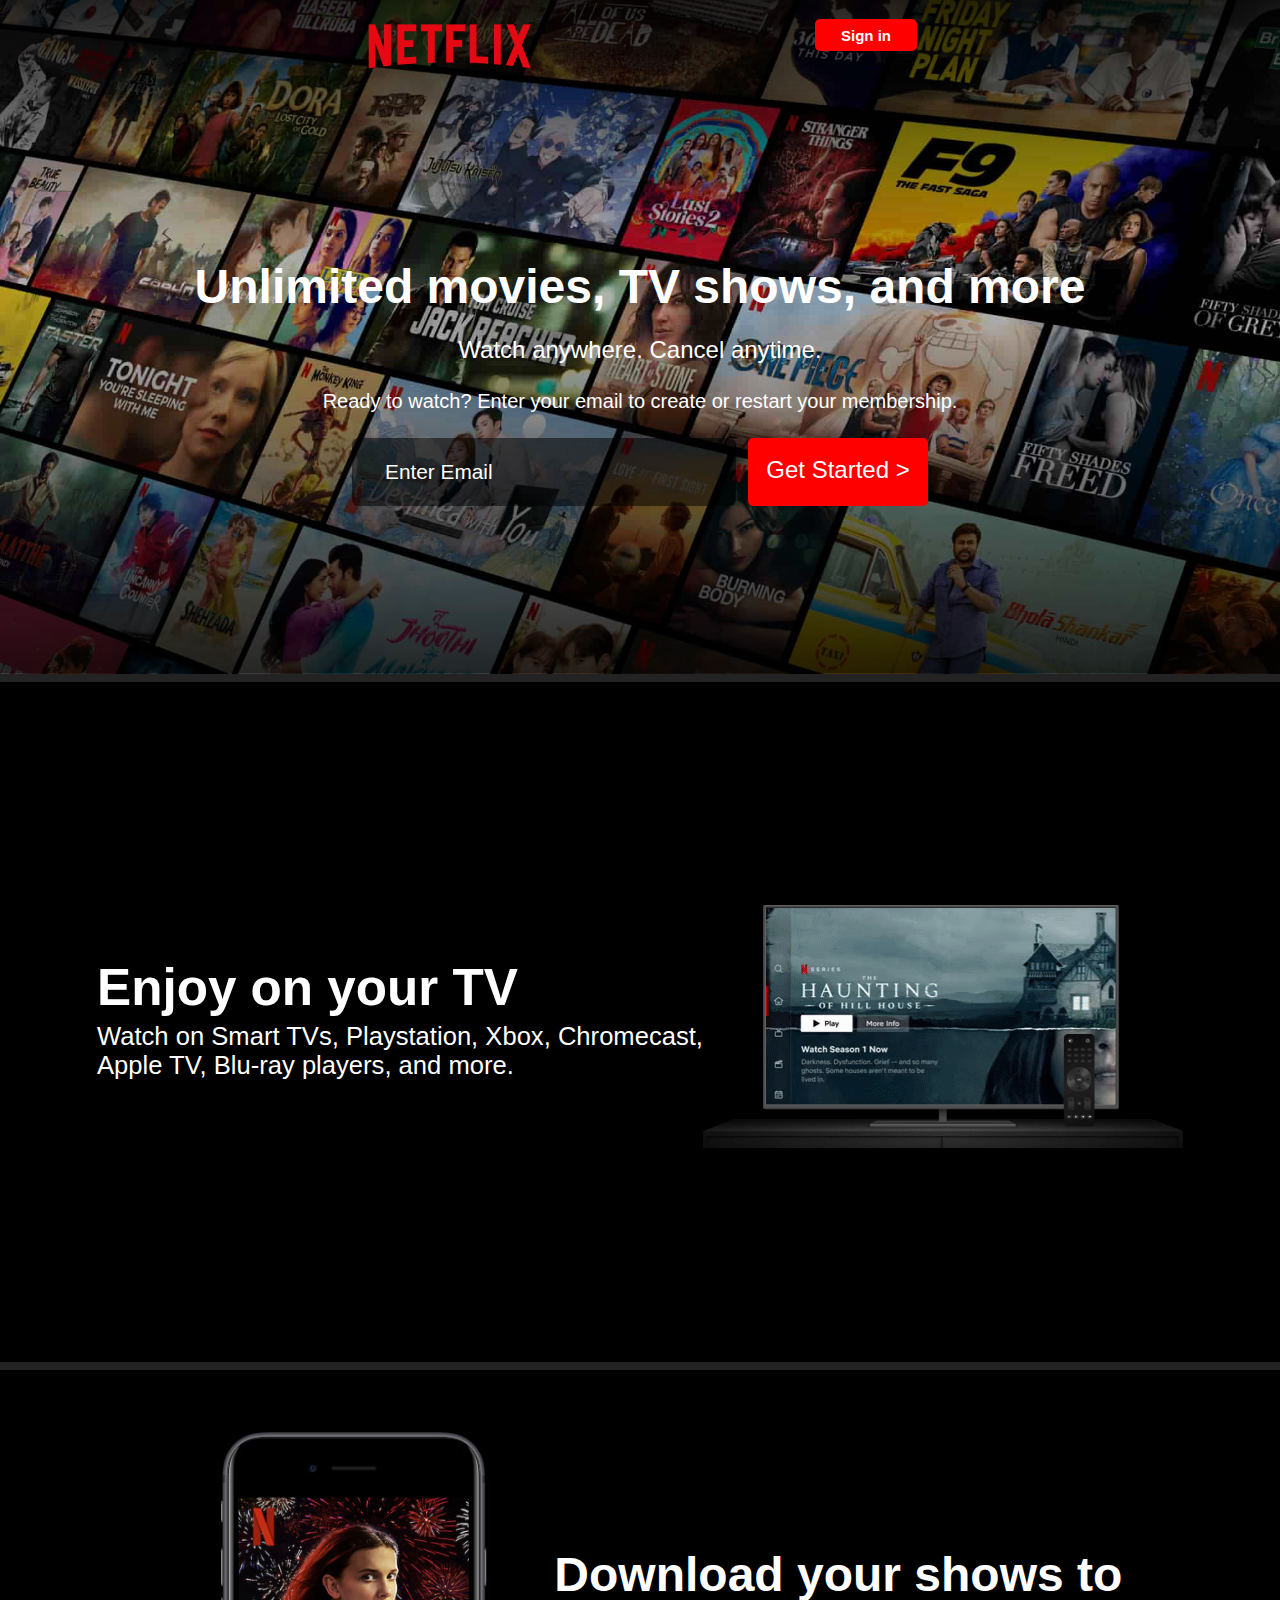
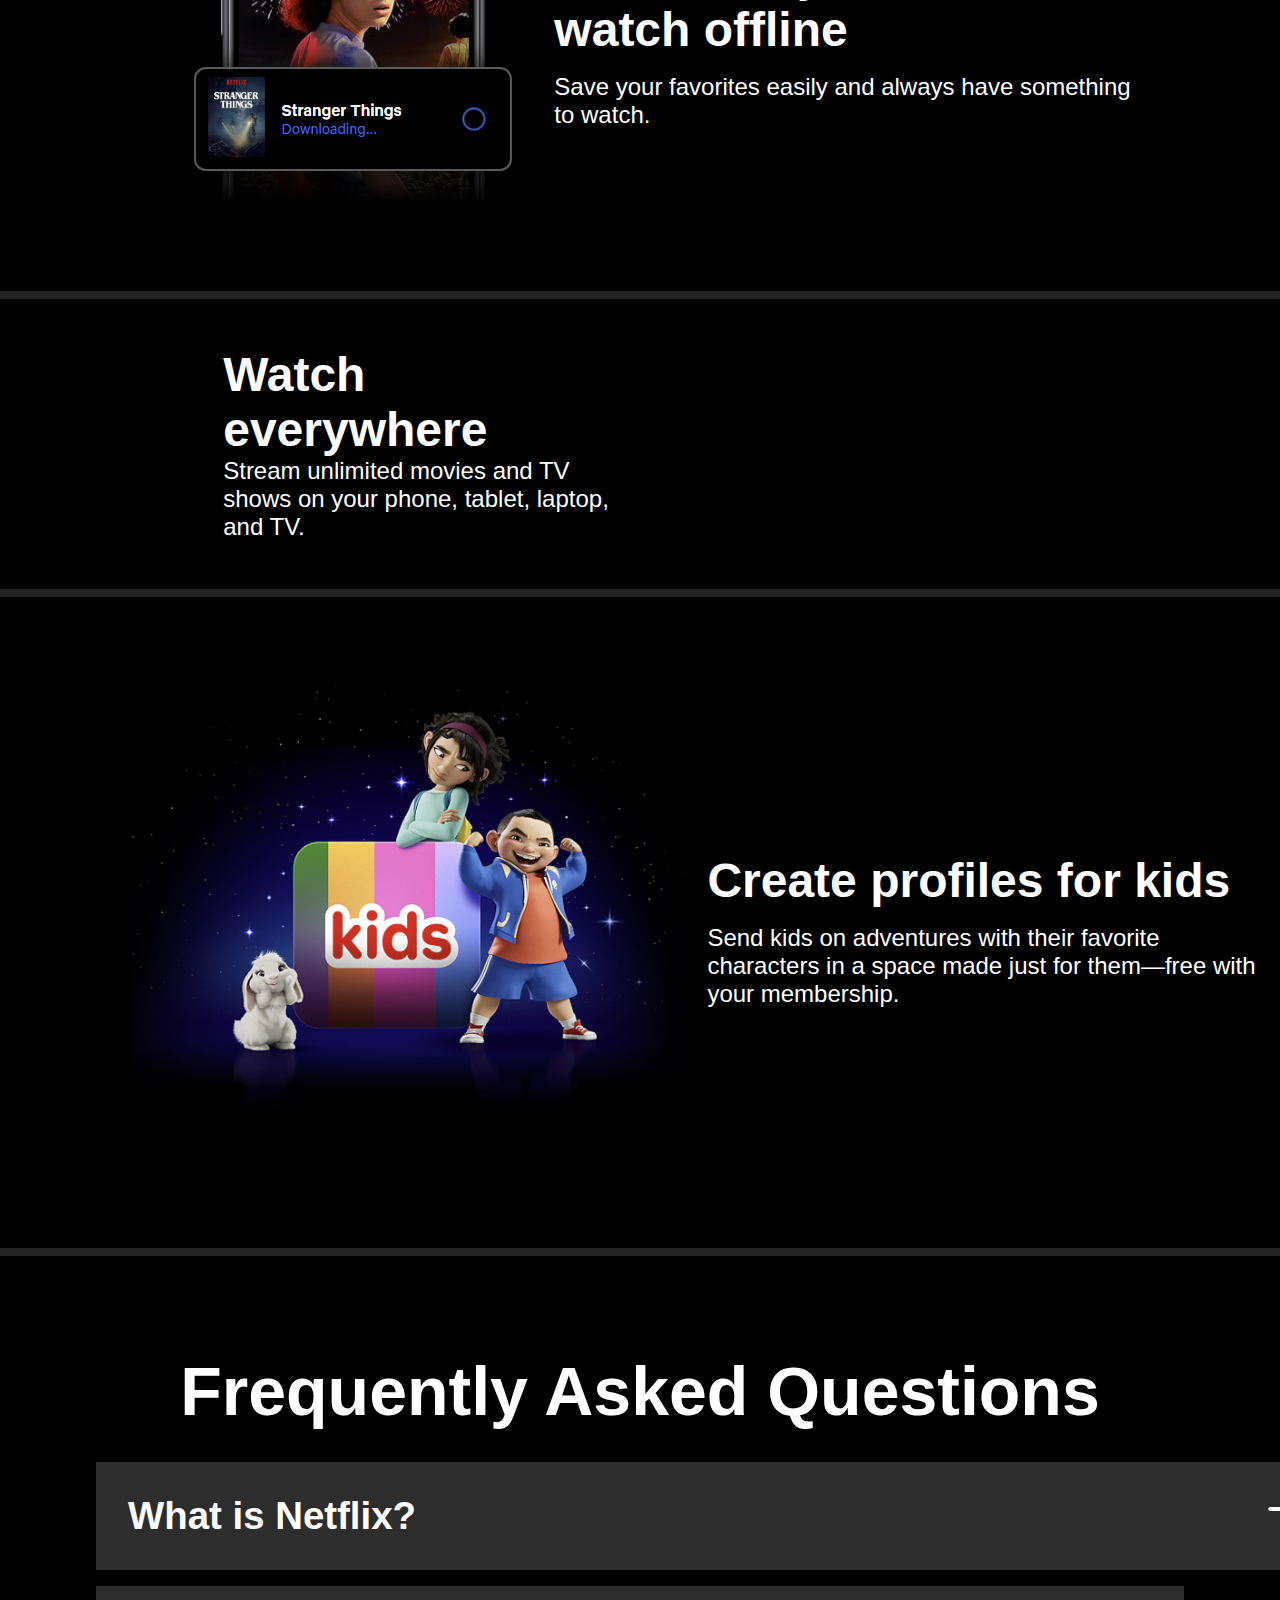
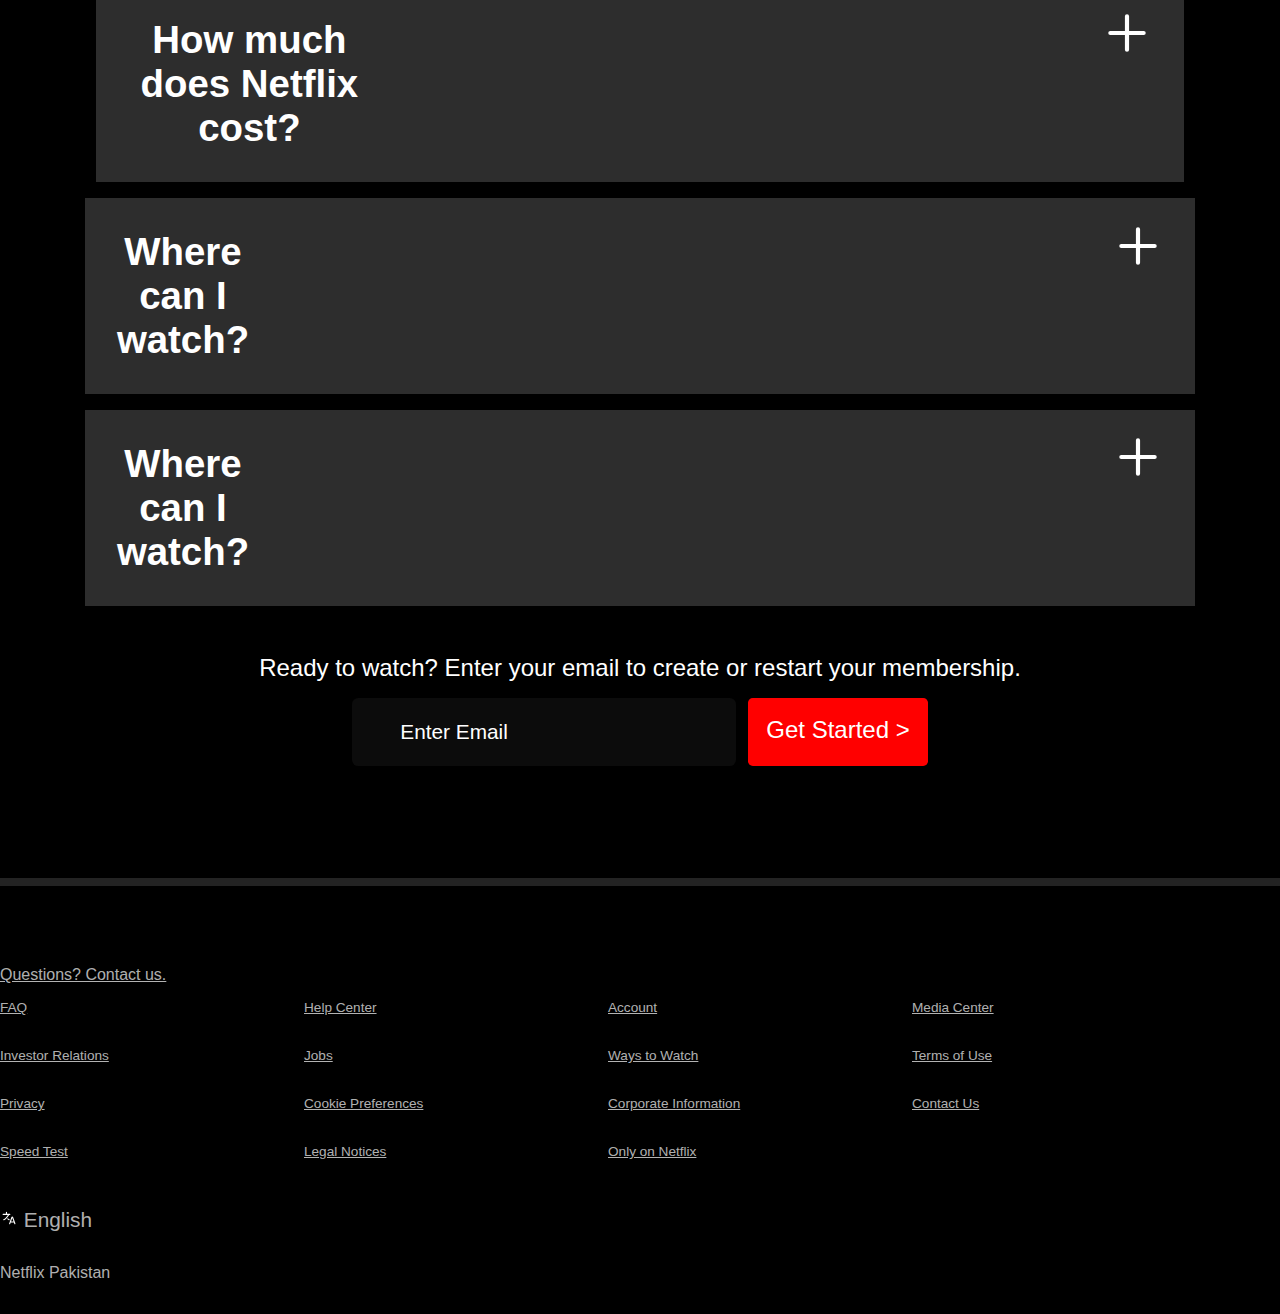
==== commit 3f573cb9: "Homepagre done" ====
--- a/index.html
+++ b/index.html
@@ -46,22 +46,22 @@
 
                     </h2>
 
-                        <div class="mailbtn">
-
-
-                            <div class="inputbox">
-
-
-                                <p>Enter Email</p>
-
-
-                            </div>
-
-                            <div class="startedbtn">
-                                <a href="#">Get Started &gt;</a>
-                            </div>
-
-                        </div>
+                    <div class="mailbtn">
+
+
+                        <div class="inputbox">
+
+
+                            <p>Enter Email</p>
+
+
+                        </div>
+
+                        <div class="startedbtn">
+                            <a href="#">Get Started &gt;</a>
+                        </div>
+
+                    </div>
 
 
 
@@ -180,7 +180,7 @@
             </div>
         </div>
 
-        
+
     </section>
     <div class="singlebar">
 
@@ -191,23 +191,24 @@
     <div class="fivthbox">
         <div class="fivecontaner">
 
-           
-
-
-                <div class="fiveimg">
-                    <img src="assets/images/kids.PNG" alt="">
-                </div>
-
-                <div class="fivetxt">
-                    <h1>
-                        Create profiles for kids
-                    </h1>
-
-                    <p>
-                        Send kids on adventures with their favorite <br> characters in a space made just for them—free with <br>your membership.
-                    </p>
-                </div>
-          
+
+
+
+            <div class="fiveimg">
+                <img src="assets/images/kids.PNG" alt="">
+            </div>
+
+            <div class="fivetxt">
+                <h1>
+                    Create profiles for kids
+                </h1>
+
+                <p>
+                    Send kids on adventures with their favorite <br> characters in a space made just for them—free with
+                    <br>your membership.
+                </p>
+            </div>
+
 
 
         </div>
@@ -230,66 +231,71 @@
                 </h1>
             </div>
 
-            <div class="btns">
-                <button class="whatisnetflix">
-
-                    <div class="onetext">
-                        <h1>What is Netflix?</h1>
+            <div class="centerbtns">
+
+                <div class="btns">
+                    <div class="whatisnetflix">
+
+                        <div class="onetext">
+                            <h1>What is Netflix?</h1>
+                        </div>
+                        <div class="oneicon">
+                            <img src="assets/images/plus-large-svgrepo-com.svg" alt="">
+                        </div>
+
                     </div>
-                    <div class="oneicon">
-                        <img src="assets/images/plus-large-svgrepo-com.svg" alt="">
-                    </div>
-                
-                </button>
-                
-
-                
-            </div>
-
-            <div class="btns2">
-                <button class="whatisnetflix2">
-
-                    <div class="onetext">
-                        <h1>How much does Netflix cost?</h1>
-                    </div>
-                    <div class="oneicon">
-                        <img src="assets/images/plus-large-svgrepo-com.svg" alt="">
-                    </div>
-                
-                </button>
-                
-
-                
-            </div>
-            <div class="btns3">
-                <button class="whatisnetflix3">
-
-                    <div class="onetext">
-                        <h1>Where can I watch?</h1>
-                    </div>
-                    <div class="oneicon">
-                        <img src="assets/images/plus-large-svgrepo-com.svg" alt="">
-                    </div>
-                
-                </button>
-                
-
-                
-            </div>
-            <div class="btns4">
-                <button class="whatisnetflix4">
-
-                    <div class="onetext">
-                        <h1>Where can I watch?</h1>
-                    </div>
-                    <div class="oneicon">
-                        <img src="assets/images/plus-large-svgrepo-com.svg" alt="">
-                    </div>
-                
-                </button>
-                
-
-                
+
+
+
+                </div>
+
+                <div class="btns2">
+                    <button class="whatisnetflix2">
+
+                        <div class="onetext">
+                            <h1>How much does Netflix cost?</h1>
+                        </div>
+                        <div class="oneicon">
+                            <img src="assets/images/plus-large-svgrepo-com.svg" alt="">
+                        </div>
+
+                    </button>
+
+
+
+                </div>
+                <div class="btns3">
+                    <button class="whatisnetflix3">
+
+                        <div class="onetext">
+                            <h1>Where can I watch?</h1>
+                        </div>
+                        <div class="oneicon">
+                            <img src="assets/images/plus-large-svgrepo-com.svg" alt="">
+                        </div>
+
+                    </button>
+
+
+
+                </div>
+                <div class="btns4">
+                    <button class="whatisnetflix4">
+
+                        <div class="onetext">
+                            <h1>Where can I watch?</h1>
+                        </div>
+                        <div class="oneicon">
+                            <img src="assets/images/plus-large-svgrepo-com.svg" alt="">
+                        </div>
+
+                    </button>
+
+
+
+                </div>
+
+
             </div>
 
             <div class="buttomtxt">
@@ -298,27 +304,27 @@
 
             <div class="buttommail">
 
-            
-
-            <div class="mailbtn">
-
-
-                <div class="inputbox2">
-
-
-                    <p>Enter Email</p>
-
-
-                </div>
-
-                <div class="startedbtn">
-                    <a href="#">Get Started &gt;</a>
-                </div>
-
-            </div>
-        </div>
-
-            
+
+
+                <div class="mailbtn">
+
+
+                    <div class="inputbox2">
+
+
+                        <p>Enter Email</p>
+
+
+                    </div>
+
+                    <div class="startedbtn">
+                        <a href="#">Get Started &gt;</a>
+                    </div>
+
+                </div>
+            </div>
+
+
 
 
 
@@ -341,7 +347,7 @@
 
             <h3>Questions? Contact us.</h3>
 
-        
+
 
 
             <div class="fourtext">
@@ -371,7 +377,7 @@
 
                 <div class="txtone">
                     <p>Investor Relations
-                        </p>
+                    </p>
 
 
                 </div>
@@ -382,7 +388,7 @@
 
                 <div class="txtthree">
                     <p>Ways to Watch
-                        </p>
+                    </p>
 
                 </div>
 
@@ -396,21 +402,21 @@
 
                 <div class="txtone">
                     <p>Privacy
-                       
-                        </p>
+
+                    </p>
 
 
                 </div>
                 <div class="txttwo">
                     <p> Cookie Preferences
-                        </p>
+                    </p>
 
                 </div>
 
                 <div class="txtthree">
                     <p>Corporate Information
-                       
-                        </p>
+
+                    </p>
 
                 </div>
 
@@ -426,21 +432,21 @@
 
                 <div class="txtone">
                     <p>Speed Test
-                       
-                        </p>
+
+                    </p>
 
 
                 </div>
                 <div class="txttwo">
                     <p> Legal Notices
-                        </p>
+                    </p>
 
                 </div>
 
                 <div class="txtthree">
                     <p>Only on Netflix
-                       
-                        </p>
+
+                    </p>
 
                 </div>
 
@@ -454,9 +460,9 @@
 
 
             <div class="english">
-                 <button>
+                <button>
                     <img src="assets/images/language-svgrepo-com.svg" alt="">
-               
+
                     English
                 </button>
             </div>
@@ -476,9 +482,9 @@
 
 
 
-           
-
-            
+
+
+
 
 
 
--- a/style.css
+++ b/style.css
@@ -368,10 +368,25 @@
 
 }
 
+
+.centerbtns{
+    position: relative;
+    
+    
+   align-items: center;
+   
+}
+
 .btns{
+    width: 78rem;
     padding: 2rem 0rem 1rem 0rem;
-    display: flex;
-    justify-content: center;
+    
+}
+
+
+.whatisnetflix{
+    display: flex;
+    justify-content: space-between;
 }
 
 .whatisnetflix{
@@ -383,7 +398,7 @@
     border-radius: 0%;
     border: none;
     outline: none;
-    gap: 57rem;
+   
     
 }
 .whatisnetflix:hover{
@@ -532,15 +547,22 @@
     text-decoration: underline;
 }
 
+
+.fourtext div{
+
+    height: 2rem;
+    width: 19rem;
+}
+
 .fourtext{
     text-align: left;
     display: flex;
     
-    justify-content: space-between;
+    flex-wrap: wrap;
     color: rgba(255,255,255,0.7);
     padding: 1rem 0rem 0rem 0rem;
     font-size: 0.85rem;
-    font-weight: bold;
+    font-weight: 400;
 
     text-decoration: underline;
 }
@@ -575,3 +597,13 @@
 
     padding: 2rem 0rem;
 }
+
+
+
+
+
+
+@media (max-width: 1250px) {
+    
+  }
+  